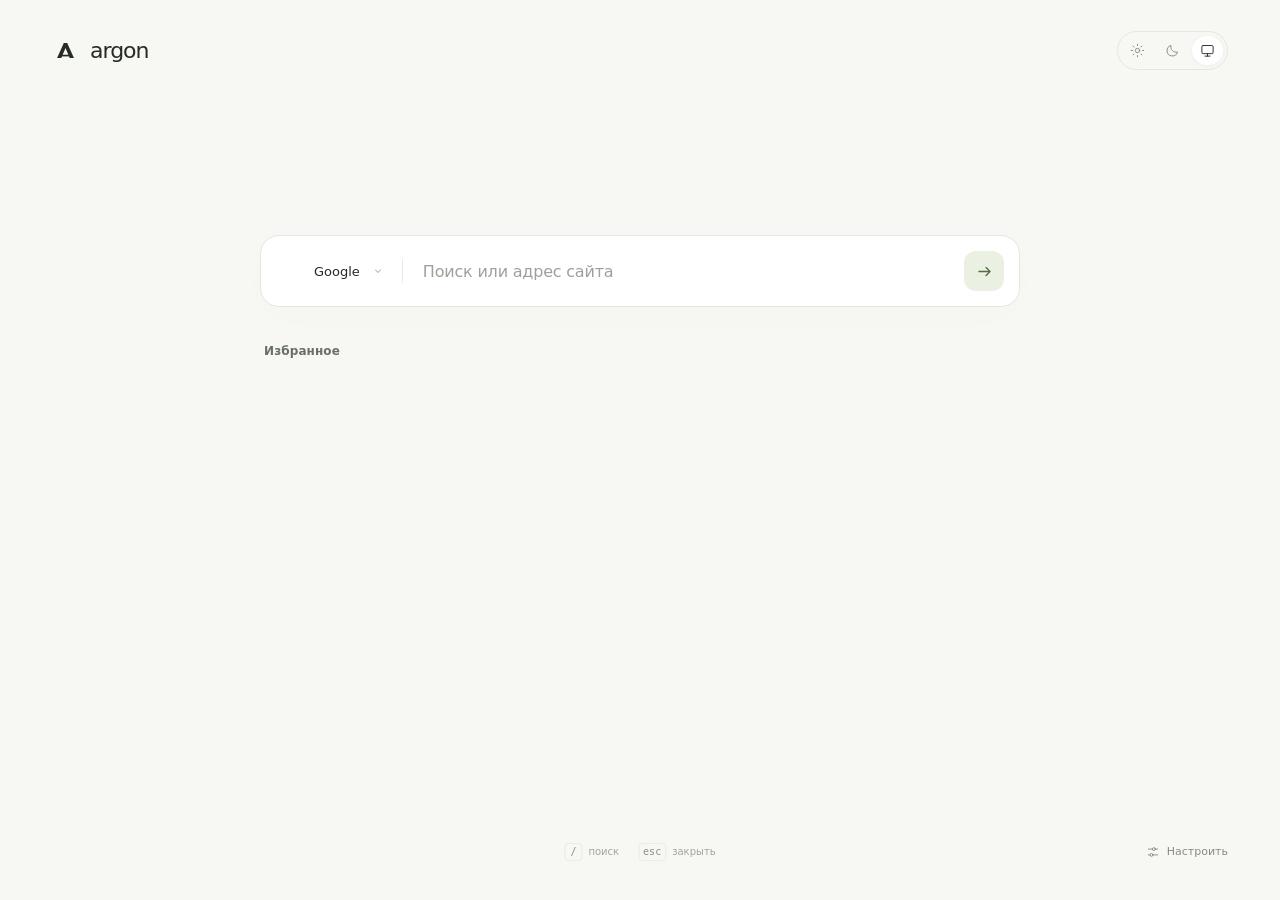
==== chromium_overlay/chrome/browser/resources/argon_home/index.html @ 454726a2 "Обновить редактирование ярлыков и размеры домашней страницы Включать редактирование через настройки;" ====
<!doctype html>
<html lang="ru" data-theme="light">
<head>
  <meta charset="utf-8">
  <meta name="viewport" content="width=device-width, initial-scale=1">
  <meta name="color-scheme" content="light dark">
  <meta name="theme-color" content="#f7f7f4">
  <meta name="description" content="Ваша домашняя страница Argon. Поиск, любимые сайты и ничего лишнего.">
  <title>Argon — новая вкладка</title>
  <link rel="icon" href="data:image/svg+xml,%3Csvg xmlns='http://www.w3.org/2000/svg' viewBox='0 0 64 64'%3E%3Crect width='64' height='64' rx='20' fill='%23282f2a'/%3E%3Cpath d='M18 44 30 18h5l12 26h-7l-8-18-8 18Z' fill='%23c7d5bd'/%3E%3C/svg%3E">
  <link rel="stylesheet" href="app.css">
</head>
<body>
  <svg class="sprite" xmlns="http://www.w3.org/2000/svg" aria-hidden="true"><defs>
    <symbol id="i-brand" viewBox="0 0 32 32"><path d="M6 25 14 7h4l8 18h-5l-5-12-5 12Z" fill="currentColor"/><path d="M10 22h12" stroke="currentColor" stroke-width="2"/></symbol>
    <symbol id="i-sun" viewBox="0 0 24 24"><g fill="none" stroke="currentColor" stroke-width="1.5" stroke-linecap="round"><circle cx="12" cy="12" r="3.5"/><path d="M12 2v2m0 16v2M2 12h2m16 0h2M5 5l1.4 1.4m11.2 11.2L19 19M5 19l1.4-1.4M17.6 6.4 19 5"/></g></symbol>
    <symbol id="i-moon" viewBox="0 0 24 24"><path d="M20 14.4A8.5 8.5 0 0 1 9.6 4a8.5 8.5 0 1 0 10.4 10.4Z" fill="none" stroke="currentColor" stroke-width="1.5" stroke-linejoin="round"/></symbol>
    <symbol id="i-monitor" viewBox="0 0 24 24"><g fill="none" stroke="currentColor" stroke-width="1.5" stroke-linecap="round" stroke-linejoin="round"><rect x="3" y="4" width="18" height="13" rx="2"/><path d="M8 21h8m-4-4v4"/></g></symbol>
    <symbol id="i-chevron" viewBox="0 0 24 24"><path d="m7 10 5 5 5-5" fill="none" stroke="currentColor" stroke-width="1.7" stroke-linecap="round" stroke-linejoin="round"/></symbol>
    <symbol id="i-arrow" viewBox="0 0 24 24"><path d="M5 12h14m-5-5 5 5-5 5" fill="none" stroke="currentColor" stroke-width="1.6" stroke-linecap="round" stroke-linejoin="round"/></symbol>
    <symbol id="i-return" viewBox="0 0 24 24"><path d="M20 5v8a3 3 0 0 1-3 3H4m4-4-4 4 4 4" fill="none" stroke="currentColor" stroke-width="1.5" stroke-linecap="round" stroke-linejoin="round"/></symbol>
    <symbol id="i-plus" viewBox="0 0 24 24"><path d="M12 5v14M5 12h14" fill="none" stroke="currentColor" stroke-width="1.5" stroke-linecap="round"/></symbol>
    <symbol id="i-close" viewBox="0 0 24 24"><path d="m6 6 12 12M6 18 18 6" fill="none" stroke="currentColor" stroke-width="1.5" stroke-linecap="round"/></symbol>
    <symbol id="i-check" viewBox="0 0 24 24"><path d="m5 12 4 4L19 6" fill="none" stroke="currentColor" stroke-width="1.8" stroke-linecap="round" stroke-linejoin="round"/></symbol>
    <symbol id="i-pencil" viewBox="0 0 24 24"><path d="m15 4 5 5M4 20l5-1L20 8a2.1 2.1 0 0 0-5-4L4 15Z" fill="none" stroke="currentColor" stroke-width="1.6" stroke-linejoin="round"/></symbol>
    <symbol id="i-settings" viewBox="0 0 24 24"><g fill="none" stroke="currentColor" stroke-width="1.5" stroke-linecap="round"><path d="M4 7h7m5 0h4M4 17h3m5 0h8"/><circle cx="13.5" cy="7" r="2.5"/><circle cx="9.5" cy="17" r="2.5"/></g></symbol>
    <symbol id="i-folder" viewBox="0 0 24 24"><path d="M3 7a2 2 0 0 1 2-2h4l2 2h8a2 2 0 0 1 2 2v10H3Z" fill="none" stroke="currentColor" stroke-width="1.5" stroke-linejoin="round"/></symbol>
    <symbol id="i-globe" viewBox="0 0 24 24"><g fill="none" stroke="currentColor" stroke-width="1.4"><circle cx="12" cy="12" r="8.5"/><ellipse cx="12" cy="12" rx="3.7" ry="8.5"/><path d="M4 9h16M4 15h16"/></g></symbol>
    <symbol id="i-upload" viewBox="0 0 24 24"><g fill="none" stroke="currentColor" stroke-width="1.5" stroke-linecap="round" stroke-linejoin="round"><path d="M12 16V3m-4 4 4-4 4 4M4 15v5h16v-5"/></g></symbol>
    <symbol id="i-download" viewBox="0 0 24 24"><g fill="none" stroke="currentColor" stroke-width="1.5" stroke-linecap="round" stroke-linejoin="round"><path d="M12 3v13m-4-4 4 4 4-4M4 16v5h16v-5"/></g></symbol>
    <symbol id="i-image" viewBox="0 0 24 24"><g fill="none" stroke="currentColor" stroke-width="1.5" stroke-linecap="round" stroke-linejoin="round"><rect x="3" y="3" width="18" height="18" rx="3"/><circle cx="8" cy="8" r="1.5"/><path d="m3 17 5-5 5 5 3-3 5 5"/></g></symbol>
    <symbol id="i-google" viewBox="0 0 24 24"><path fill="#4285F4" d="M21.6 12.23c0-.71-.06-1.39-.18-2.05H12v3.88h5.38a4.61 4.61 0 0 1-2 3.03v2.52h3.24c1.89-1.74 2.98-4.3 2.98-7.38Z"/><path fill="#34A853" d="M12 22c2.7 0 4.96-.9 6.62-2.39l-3.24-2.52c-.9.6-2.04.96-3.38.96-2.6 0-4.81-1.76-5.6-4.12H3.06v2.6A10 10 0 0 0 12 22Z"/><path fill="#FBBC05" d="M6.4 13.93A6 6 0 0 1 6.09 12c0-.67.11-1.32.31-1.93v-2.6H3.06A10 10 0 0 0 2 12c0 1.61.39 3.14 1.06 4.53l3.34-2.6Z"/><path fill="#EA4335" d="M12 5.95c1.47 0 2.79.51 3.82 1.5l2.86-2.86A9.6 9.6 0 0 0 12 2a10 10 0 0 0-8.94 5.47l3.34 2.6c.79-2.36 3-4.12 5.6-4.12Z"/></symbol>
    <symbol id="i-yandex" viewBox="0 0 24 24"><circle cx="12" cy="12" r="11" fill="#f24c41"/><path d="M14.2 18V6h-2.1C9.8 6 8.5 7.2 8.5 9.1c0 1.5.6 2.5 2 3.5L8 18h2.4l2.7-5.7-1.2-.8c-1-.7-1.4-1.4-1.4-2.4 0-1 .6-1.5 1.7-1.5h.2V18Z" fill="#fff"/></symbol>
    <symbol id="i-duck" viewBox="0 0 24 24"><circle cx="12" cy="12" r="11" fill="#e77d52"/><path d="M9 18c1-3 1-4 .1-6C7.2 7.4 10 5 13 5c2.8 0 4.4 2.2 3.8 4.5-.5 2-2.3 3.9-2 6.6l.8 2.6Z" fill="#fff"/><path d="m11.9 11.1 7-.6c.5.1.7.7.1 1.2l-5.9 2Z" fill="#f4bb3e"/><circle cx="13" cy="8.5" r=".7" fill="#333"/><path d="m8 17.5 3 1.1 4.5-1 .2 2.4-4.2-.4-3.5.6Z" fill="#79a44d"/></symbol>
    <symbol id="i-youtube" viewBox="0 0 24 24"><rect x="1" y="4" width="22" height="16" rx="5" fill="#ed4d45"/><path d="m10 8 6 4-6 4Z" fill="#fff"/></symbol>
    <symbol id="i-github" viewBox="0 0 24 24"><path fill="currentColor" d="M12 1.5a10.7 10.7 0 0 0-3.4 20.8c.5.1.7-.2.7-.5v-2c-2.9.6-3.5-1.2-3.5-1.2-.5-1.2-1.2-1.5-1.2-1.5-1-.7.1-.7.1-.7 1.1.1 1.7 1.1 1.7 1.1 1 1.7 2.4 1.2 3 .9.1-.7.4-1.2.7-1.5-2.4-.3-4.9-1.2-4.9-5.3 0-1.2.4-2.2 1.1-2.9-.1-.3-.5-1.4.1-2.9 0 0 .9-.3 3 1.1a10.7 10.7 0 0 1 5.5 0c2.1-1.4 3-1.1 3-1.1.6 1.5.2 2.6.1 2.9.7.7 1.1 1.7 1.1 2.9 0 4.1-2.5 5-4.9 5.3.4.3.7 1 .7 2v2.9c0 .3.2.6.7.5A10.7 10.7 0 0 0 12 1.5Z"/></symbol>
    <symbol id="i-mail" viewBox="0 0 24 24"><rect x="2" y="4" width="20" height="16" rx="4" fill="#7394bd"/><path d="m4 7 8 6 8-6" fill="none" stroke="#fff" stroke-width="1.6" stroke-linecap="round" stroke-linejoin="round"/></symbol>
    <symbol id="i-music" viewBox="0 0 24 24"><g fill="none" stroke="#a28ab2" stroke-width="1.8" stroke-linecap="round" stroke-linejoin="round"><path d="M9 17V6l11-2v11M9 10l11-2"/><ellipse cx="6" cy="18" rx="3" ry="2.5"/><ellipse cx="17" cy="16" rx="3" ry="2.5"/></g></symbol>
    <symbol id="i-figma" viewBox="0 0 24 24"><rect x="4" y="1" width="8" height="8" rx="4" fill="#f56f5e"/><rect x="12" y="1" width="8" height="8" rx="4" fill="#fa9d8e"/><rect x="4" y="9" width="8" height="8" rx="4" fill="#aa8bd9"/><circle cx="16" cy="13" r="4" fill="#69b4d5"/><path d="M4 21a4 4 0 0 0 8 0v-4H8a4 4 0 0 0-4 4" fill="#79b5a4"/></symbol>
    <symbol id="i-notion" viewBox="0 0 24 24"><rect x="3" y="2" width="18" height="20" rx="2" fill="var(--surface)" stroke="currentColor" stroke-width="1.3"/><path d="M7 18V6h2l6 9V6h2v12h-2L9 9v9Z" fill="currentColor"/></symbol>
    <symbol id="i-book" viewBox="0 0 24 24"><path d="M4 5c3-1 5 0 8 2 3-2 5-3 8-2v14c-3-1-5 0-8 2-3-2-5-3-8-2Z" fill="none" stroke="#ad9868" stroke-width="1.5" stroke-linejoin="round"/><path d="M12 7v14" stroke="#ad9868" stroke-width="1.5"/></symbol>
    <symbol id="i-wiki" viewBox="0 0 24 24"><path d="m2 6 5 13 5-11 5 11 5-13M1 6h6m10 0h6M8 6h7" fill="none" stroke="currentColor" stroke-width="1.5"/></symbol>
  </defs></svg>
  <header class="header">
    <div class="brand" aria-label="Argon — новая вкладка"><svg class="brand-icon" aria-hidden="true"><use href="#i-brand"/></svg><span class="brand-word">argon</span></div>
    <div class="appearance" role="group" aria-label="Оформление страницы">
      <button type="button" data-theme-choice="light" title="Светлая тема" aria-label="Светлая тема" aria-pressed="false"><svg aria-hidden="true"><use href="#i-sun"/></svg></button>
      <button type="button" data-theme-choice="dark" title="Тёмная тема" aria-label="Тёмная тема" aria-pressed="false"><svg aria-hidden="true"><use href="#i-moon"/></svg></button>
      <button type="button" data-theme-choice="system" title="Как в системе" aria-label="Тема системы" aria-pressed="true"><svg aria-hidden="true"><use href="#i-monitor"/></svg></button>
    </div>
  </header>
  <main class="workspace">
    <div class="search-wrap">
      <form id="search-form" class="search" role="search">
        <button type="button" id="engine-trigger" class="engine-trigger" aria-label="Выбрать поисковую систему" aria-expanded="false" aria-controls="engine-menu"><span id="selected-engine-icon" class="engine-icon"></span><span id="selected-engine-name" class="engine-name">Google</span><svg class="chevron" aria-hidden="true"><use href="#i-chevron"/></svg></button>
        <span class="divider" aria-hidden="true"></span>
        <input id="search-input" class="search-input" type="search" name="q" placeholder="Поиск или адрес сайта" aria-label="Поиск или адрес сайта" autocomplete="off" spellcheck="false">
        <button class="search-submit" type="submit" title="Искать" aria-label="Искать"><svg aria-hidden="true"><use href="#i-arrow"/></svg></button>
      </form>
      <div id="engine-menu" class="popover" hidden></div>
    </div>
    <section class="favorites" aria-labelledby="favorites-heading">
      <div class="section-row"><h1 id="favorites-heading" class="section-label">Избранное</h1><button id="edit-done" class="btn btn-secondary" type="button" hidden>Готово</button></div>
      <p id="editing-hint" class="editing-hint" hidden>Нажмите на ярлык, чтобы изменить, переместить или удалить его.</p>
      <div id="move-toolbar" class="move-toolbar" hidden><div><strong id="move-title"></strong><p id="move-hint">Нажмите новое место или перетащите ярлык. На папку — перенести внутрь.</p></div><button id="move-cancel" class="btn btn-secondary" type="button">Отмена</button></div>
      <div id="shortcut-grid" class="shortcut-grid"></div>
    </section>
  </main>
  <footer class="footer"><div class="keyboard-hints" aria-hidden="true"><span><kbd>/</kbd> поиск</span><span><kbd>esc</kbd> закрыть</span></div><button class="settings-button" id="settings-button"><svg aria-hidden="true"><use href="#i-settings"/></svg>Настроить</button></footer>
  <div id="modal-root"></div><div id="toast" class="toast" role="status" hidden></div>
  <script type="module" src="app.js"></script>
</body>
</html>
---- chromium_overlay/chrome/browser/resources/argon_home/app.css ----
:root{font-family:system-ui,-apple-system,BlinkMacSystemFont,"Segoe UI",sans-serif;color-scheme:light;--bg:#f7f7f4;--surface:#fff;--surface-hover:#f1f2ed;--tile:#edeee8;--tile-hover:#e7e9e1;--text:#252b25;--muted:#858b80;--secondary:#686f63;--border:#e5e7df;--line:#e9ebe4;--accent:#788d63;--accent-soft:#eaf0e2;--accent-text:#566b41;--shadow:0 12px 48px #25301d0b;--overlay:#1a241c35;--danger:#b6514b;--focus:#8f9f78}
    :root[data-theme=dark]{color-scheme:dark;--bg:#141715;--surface:#1c201d;--surface-hover:#262b26;--tile:#232924;--tile-hover:#2c342c;--text:#e2e6dd;--muted:#737d72;--secondary:#9ba596;--border:#303730;--line:#282e28;--accent:#b3c69b;--accent-soft:#2a3527;--accent-text:#c0d1aa;--shadow:0 12px 48px #0002;--overlay:#080b0880;--danger:#e49187;--focus:#9bb681}
    *{box-sizing:border-box}body{margin:0;min-width:300px;background:var(--bg);color:var(--text);transition:background .25s,color .25s;min-height:100svh;display:flex;flex-direction:column}button,input,select{font:inherit}button,a,input,select{-webkit-tap-highlight-color:transparent}button{color:inherit;cursor:pointer}button{border:0;background:none}button:disabled{opacity:.5;cursor:wait}button:focus-visible,a:focus-visible,input:focus-visible,select:focus-visible{outline:2px solid var(--focus);outline-offset:4px}svg{display:block;width:20px;height:20px;flex-shrink:0}a{color:inherit;text-decoration:none}button,input{border-radius:0}button{touch-action:manipulation}[hidden]{display:none!important}.sprite{position:absolute;width:0;height:0;overflow:hidden}.header{height:100px;padding:0 52px;display:flex;justify-content:space-between;align-items:center;flex-shrink:0}.brand{display:flex;align-items:center;gap:11px;user-select:none}.brand-icon{width:27px;height:27px;color:var(--text)}.brand-word{font-size:21px;letter-spacing:-1px;font-weight:620}.brand-separator{height:14px;width:1px;background:var(--border);margin:0 4px 0 9px}.brand-caption{font-size:11px;letter-spacing:.1px;color:var(--muted)}.appearance{display:flex;align-items:center;gap:4px;padding:4px;border:1px solid var(--border);border-radius:24px}.appearance button{width:31px;height:29px;display:grid;place-items:center;border-radius:50%;color:var(--muted);transition:background .15s,color .15s}.appearance svg{width:15px;height:15px}.appearance button:hover{color:var(--text)}.appearance button[aria-pressed=true]{background:var(--surface);box-shadow:0 1px 5px #0000000a;color:var(--text)}.workspace{width:min(760px,calc(100% - 56px));margin:clamp(90px,20.7vh,215px) auto 96px}.search-wrap{position:relative;z-index:3}.search{display:flex;align-items:center;gap:0;background:var(--surface);height:72px;border:1px solid var(--border);border-radius:19px;box-shadow:0 3px 6px #00000001,0 10px 40px #28352003;transition:border-color .15s,box-shadow .15s}.search:focus-within{border-color:var(--focus);box-shadow:0 0 0 3px color-mix(in srgb,var(--focus) 10%,transparent)}.engine-trigger{align-self:stretch;display:flex;align-items:center;gap:10px;flex-shrink:0;padding:0 18px 0 21px;border-radius:18px 0 0 18px}.engine-trigger:hover{background:var(--surface-hover)}.engine-icon{height:22px;width:22px;display:grid;place-items:center}.engine-icon svg,.engine-icon img{width:22px;height:22px}.engine-name{font-size:13px;font-weight:530;max-width:130px;overflow:hidden;text-overflow:ellipsis;white-space:nowrap}.chevron{width:12px;height:12px;color:var(--muted);margin-left:2px}.divider{width:1px;height:24px;background:var(--line);flex-shrink:0}.search-input{height:100%;min-width:0;width:100%;outline:none!important;border:0;background:transparent;color:var(--text);padding:0 20px;font-size:16px;letter-spacing:-.2px}.search-input::placeholder{color:var(--muted);opacity:.8}.search-submit{width:40px;height:40px;background:var(--accent-soft);color:var(--accent-text);display:grid;place-items:center;flex-shrink:0;margin-right:15px;border-radius:12px;transition:background .15s,transform .15s}.search-submit:hover{background:var(--tile-hover);transform:translateX(2px)}.search-submit svg{width:19px;height:19px}.search-hint{display:flex;justify-content:flex-end;align-items:center;gap:6px;font-size:10px;line-height:16px;color:var(--muted);margin:12px 3px 0;opacity:.75}.search-hint svg{width:11px;height:11px}.favorites{margin-top:37px}.section-row{display:flex;align-items:center;justify-content:space-between;margin-bottom:24px;padding:0 4px}.section-label{font-size:12px;letter-spacing:.1px;font-weight:550;margin:0;color:var(--secondary)}.text-button{display:flex;align-items:center;gap:6px;font-size:11px;color:var(--muted);padding:4px 0 4px 8px;border-radius:4px}.text-button:hover{color:var(--text)}.text-button svg{width:12px;height:12px}.shortcut-grid{display:grid;grid-template-columns:repeat(8,minmax(0,1fr));gap:18px 12px}.shortcut{min-width:0;display:flex;flex-direction:column;align-items:center;gap:12px;position:relative;border-radius:14px;padding:0 0 8px;outline-offset:5px!important}.shortcut-icon{width:60px;height:60px;border-radius:19px;background:var(--tile);display:grid;place-items:center;transition:background .18s,transform .18s,box-shadow .18s;position:relative}.shortcut:hover .shortcut-icon{background:var(--tile-hover);transform:translateY(-3px);box-shadow:0 6px 15px #00000004}.shortcut-icon>svg,.shortcut-icon>img{height:26px;width:26px;object-fit:contain}.shortcut-label{font-size:11px;font-weight:450;line-height:16px;max-width:100%;overflow:hidden;white-space:nowrap;text-overflow:ellipsis;color:var(--secondary)}.shortcut-add .shortcut-icon{background:transparent;border:1px dashed color-mix(in srgb,var(--muted) 42%,transparent);color:var(--muted)}.shortcut-add .shortcut-icon svg{width:21px;height:21px}.shortcut-add .shortcut-label{color:var(--muted)}.folder-stack{width:36px;height:36px;display:grid;grid-template-columns:1fr 1fr;gap:4px;background:var(--bg);padding:4px;border-radius:9px}.folder-stack>span{background:var(--surface);display:grid;place-items:center;border-radius:3px;min-width:0}.folder-stack svg,.folder-stack img{width:10px;height:10px;object-fit:contain}.folder-stack .blank{background:color-mix(in srgb,var(--muted) 12%,transparent)}.edit-badge{position:absolute;right:-4px;top:-4px;width:20px;height:20px;display:grid;place-items:center;background:var(--surface);border:1px solid var(--border);border-radius:50%;box-shadow:0 1px 3px #0001;color:var(--secondary)}.edit-badge svg{width:10px;height:10px}.footer{margin-top:auto;min-height:83px;padding:16px 52px 30px;display:flex;justify-content:space-between;align-items:center;color:var(--muted);font-size:10px}.keyboard-hints{display:flex;align-items:center;gap:19px;position:absolute;left:50%;transform:translateX(-50%);opacity:.75}.keyboard-hints span{display:flex;align-items:center;gap:6px}kbd{font:10px inherit;min-width:18px;height:18px;display:inline-grid;place-items:center;padding:0 4px;border:1px solid var(--border);border-radius:4px;color:var(--secondary)}.settings-button{margin-left:auto;display:flex;align-items:center;gap:7px;color:var(--muted);font-size:11px;padding:8px 0 8px 8px;border-radius:5px}.settings-button:hover{color:var(--text)}.settings-button svg{height:14px;width:14px}.popover{position:absolute;top:84px;left:0;width:292px;padding:9px;border:1px solid var(--border);border-radius:17px;background:var(--surface);box-shadow:var(--shadow);animation:appear .15s ease}.popover-title{font-size:9px;letter-spacing:1.1px;text-transform:uppercase;color:var(--muted);padding:12px 12px 10px}.engine-option{display:flex;width:100%;align-items:center;gap:12px;padding:12px;border-radius:10px;text-align:left;font-size:13px;min-height:46px}.engine-option:hover{background:var(--surface-hover)}.engine-option.active{background:var(--accent-soft)}.engine-option .engine-icon{height:20px;width:20px}.engine-option .engine-icon>*{height:20px;width:20px}.engine-option .check{width:15px;height:15px;margin-left:auto;color:var(--accent-text)}.noai-badge{font-size:8px;letter-spacing:.6px;font-weight:600;background:var(--tile);color:var(--secondary);border:1px solid var(--border);padding:3px 5px;border-radius:4px;margin-left:auto}.engine-option.active .noai-badge{margin-left:0}.popover-divider{height:1px;background:var(--line);margin:8px 3px}.engine-add{color:var(--secondary)}.engine-add>svg{width:17px;height:17px;margin:0 2px}.overlay{position:fixed;inset:0;z-index:10;background:var(--overlay);backdrop-filter:blur(8px);display:grid;place-items:center;padding:24px;animation:appear .15s ease}.dialog{width:min(100%,430px);max-height:calc(100svh - 48px);overflow:auto;background:var(--surface);border:1px solid var(--border);border-radius:23px;padding:29px;box-shadow:0 24px 100px #0002;animation:dialogIn .2s ease}.dialog-header{display:flex;align-items:flex-start;justify-content:space-between;margin-bottom:24px;gap:15px}.dialog h2{font-size:20px;line-height:28px;font-weight:560;letter-spacing:-.6px;margin:0}.dialog-subtitle{color:var(--muted);font-size:12px;line-height:19px;margin:6px 0 0}.icon-button{width:28px;height:28px;border-radius:8px;display:grid;place-items:center;color:var(--muted);flex-shrink:0}.icon-button:hover{background:var(--surface-hover);color:var(--text)}.icon-button svg{width:17px;height:17px}.tabs{display:flex;background:var(--bg);padding:4px;border-radius:11px;margin-bottom:23px;gap:4px}.tabs button{flex:1;padding:9px;border-radius:8px;color:var(--muted);font-size:12px;display:flex;align-items:center;justify-content:center;gap:7px}.tabs button svg{width:14px;height:14px}.tabs button.active{background:var(--surface);color:var(--text);box-shadow:0 1px 5px #00000008}.field{display:block;margin-bottom:18px}.field-label{display:block;font-size:11px;font-weight:550;margin-bottom:8px;color:var(--secondary)}.field input,.field select{height:43px;border-radius:10px;border:1px solid var(--border);background:var(--bg);padding:0 13px;width:100%;min-width:0;color:var(--text);font-size:13px;outline-offset:2px}.field input::placeholder{color:var(--muted)}.field-help{font-size:10px;line-height:17px;color:var(--muted);margin:6px 0 0}.icon-choices{display:flex;gap:8px;align-items:center}.icon-choice{font-size:11px;height:36px;padding:0 11px;display:flex;align-items:center;justify-content:center;gap:6px;border:1px solid var(--border);border-radius:9px;color:var(--secondary)}.icon-choice svg{height:14px;width:14px}.icon-choice.active{background:var(--accent-soft);border-color:color-mix(in srgb,var(--accent) 55%,var(--border));color:var(--accent-text)}.icon-preview{width:36px;height:36px;border-radius:10px;background:var(--tile);display:grid;place-items:center;margin-left:auto;flex-shrink:0}.icon-preview>img,.icon-preview>svg{width:21px;height:21px;object-fit:contain}.upload-zone{display:flex;align-items:center;justify-content:center;gap:8px;border:1px dashed var(--border);background:var(--bg);border-radius:10px;width:100%;padding:13px;color:var(--secondary);font-size:11px;margin-top:10px}.upload-zone:hover{border-color:var(--muted)}.upload-zone svg{height:15px;width:15px}.dialog-actions{display:flex;justify-content:flex-end;align-items:center;gap:9px;margin-top:25px}.btn{border-radius:10px;font-size:12px;font-weight:550;min-height:39px;padding:10px 17px;display:inline-flex;align-items:center;justify-content:center;gap:6px}.btn-secondary{background:var(--bg);border:1px solid var(--border);color:var(--secondary)}.btn-secondary:hover{background:var(--tile)}.btn-primary{background:var(--text);color:var(--surface)}.btn-primary:hover{opacity:.85}.btn-delete{margin-right:auto;padding-left:0;color:var(--danger);font-weight:450}.btn-delete:hover{opacity:.7}.error{color:var(--danger);font-size:11px;line-height:18px;margin:10px 0 0}.folder-dialog{width:min(100%,510px);padding:29px 29px 22px}.folder-dialog .shortcut-grid{grid-template-columns:repeat(4,minmax(0,1fr));gap:24px 12px;padding:4px 0 6px}.folder-dialog .shortcut-icon{width:58px;height:58px}.folder-bottom{margin-top:24px;padding-top:16px;border-top:1px solid var(--line);display:flex;justify-content:space-between;align-items:center;color:var(--muted);font-size:10px}.folder-bottom button{color:var(--secondary);display:flex;align-items:center;gap:6px;font-size:11px}.folder-bottom svg{width:14px;height:14px}.setting-label{font-size:11px;font-weight:550;color:var(--secondary);display:block;margin:24px 0 12px}.theme-options{display:grid;grid-template-columns:repeat(3,minmax(0,1fr));gap:8px}.theme-card{border:1px solid var(--border);border-radius:11px;padding:12px 8px;display:flex;flex-direction:column;align-items:center;gap:9px;color:var(--secondary);font-size:10px}.theme-card svg{width:19px;height:19px}.theme-card[aria-pressed=true]{border-color:var(--accent);background:var(--accent-soft);color:var(--accent-text)}.setting-row{display:flex;justify-content:space-between;gap:15px;align-items:center;padding:18px 0;border-bottom:1px solid var(--line);font-size:12px}.setting-row small{display:block;color:var(--muted);font-size:10px;margin-top:5px;line-height:16px}.toggle{width:33px;height:20px;padding:3px;border-radius:15px;background:var(--border);flex-shrink:0}.toggle::before{content:"";display:block;width:14px;height:14px;border-radius:50%;background:var(--surface);transition:transform .16s}.toggle[aria-checked=true]{background:var(--accent)}.toggle[aria-checked=true]::before{transform:translateX(13px)}.toast{position:fixed;bottom:33px;left:50%;transform:translateX(-50%);background:var(--text);color:var(--surface);padding:12px 18px;border-radius:12px;box-shadow:var(--shadow);font-size:12px;z-index:30;max-width:calc(100% - 40px);text-align:center;animation:appear .2s}.hidden-labels .shortcut-label{display:none}@keyframes appear{from{opacity:0}to{opacity:1}}@keyframes dialogIn{from{opacity:0;transform:translateY(7px) scale(.98)}to{opacity:1;transform:translateY(0) scale(1)}}@media(min-width:1600px){.workspace{width:800px}.shortcut-grid{gap:18px}.shortcut-icon{width:64px;height:64px}}@media(max-width:800px){.header{height:85px;padding:0 28px}.workspace{width:min(610px,calc(100% - 48px));margin-top:clamp(70px,18vh,160px)}.shortcut-grid{grid-template-columns:repeat(4,minmax(0,1fr));gap:29px 14px}.section-row{margin-bottom:25px}.footer{padding:16px 28px 25px}.keyboard-hints{display:none}.favorites{margin-top:32px}}@media(max-width:480px){.header{height:80px;padding:0 22px}.brand-caption,.brand-separator{display:none}.workspace{width:calc(100% - 40px);margin-top:clamp(80px,16vh,135px);margin-bottom:65px}.engine-name{display:none}.engine-trigger{padding:0 13px 0 16px;gap:8px}.search{height:64px;border-radius:17px}.search-input{padding:0 13px;font-size:14px}.search-submit{margin-right:11px;width:34px;height:34px;border-radius:10px}.search-hint{margin-top:10px}.favorites{margin-top:31px}.shortcut-grid{column-gap:8px;row-gap:23px}.shortcut-icon{width:57px;height:57px;border-radius:18px}.shortcut-label{font-size:10px}.footer{padding:16px 22px 24px}.dialog{padding:23px}.overlay{padding:16px}.folder-dialog .shortcut-grid{gap:24px 4px}.folder-dialog .shortcut-icon{width:52px;height:52px}.popover{width:280px;top:76px}.dialog h2{font-size:19px}}@media(prefers-reduced-motion:reduce){*,*::before,*::after{animation:none!important;transition:none!important}}
    .backup-section{margin-top:24px}.backup-section .setting-label{margin-bottom:7px}.backup-description{font-size:11px;line-height:18px;color:var(--muted);margin:0 0 13px}.backup-actions{display:flex;gap:8px}.backup-actions .btn{flex:1;padding:10px 8px;font-size:11px}.backup-actions svg{width:15px;height:15px}.backup-summary{background:var(--bg);border:1px solid var(--border);border-radius:12px;padding:4px 15px}.backup-summary>div{display:flex;justify-content:space-between;align-items:baseline;gap:16px;padding:11px 0;border-bottom:1px solid var(--line);font-size:11px;line-height:17px}.backup-summary>div:last-child{border:0}.backup-summary span{color:var(--muted);flex-shrink:0}.backup-summary strong{font-weight:500;text-align:right;overflow-wrap:anywhere}.restore-note{font-size:12px;line-height:20px;color:var(--secondary);margin:18px 0 0}.shortcut-holder{position:relative;min-width:0;border-radius:14px;align-self:start}.shortcut-holder>.shortcut{width:100%}.drag-source{opacity:.4}.drop-target{background:var(--accent-soft);box-shadow:inset 0 0 0 1px var(--accent)}.empty-favorites{grid-column:1/-1;min-height:160px;display:flex;flex-direction:column;align-items:center;justify-content:center;gap:13px;color:var(--muted);font-size:13px}.empty-favorites small{font-size:11px;margin-top:-8px}.empty-favorites-icon{width:52px;height:52px;border:1px solid var(--border);border-radius:17px;display:grid;place-items:center}.empty-favorites-icon svg{width:23px;height:23px}.folder-empty{grid-column:1/-1;text-align:center;color:var(--muted);font-size:13px;padding:20px 0}.setting-row select{color:var(--text);background:var(--bg);border:1px solid var(--border);border-radius:9px;font:inherit;font-size:12px;min-height:40px;max-width:150px;padding:7px 10px}.toast button{color:inherit;text-decoration:underline;text-underline-offset:3px;margin-left:10px;padding:3px}.header .brand-word{font-size:22px}.dialog-header h2{margin-right:auto}.dialog-actions .btn-delete{min-height:44px}.shortcut-label{font-size:12px}.workspace{margin-top:clamp(80px,15vh,150px)}.search-input:focus-visible{outline:2px solid var(--accent);outline-offset:-3px;border-radius:8px}
@media(max-width:800px){.section-row{gap:12px}}
@media(max-width:480px){.workspace{margin-top:70px}.section-label{font-size:11px;letter-spacing:1.2px}.field input,.field select{font-size:16px;min-height:44px}.shortcut-label{font-size:11px}.icon-button{width:36px;height:36px}.btn{min-height:44px}.dialog-actions{gap:7px}.folder-dialog .shortcut-grid{grid-template-columns:repeat(3,minmax(0,1fr))}.settings-button{min-height:44px}.appearance button{min-width:36px;min-height:36px}.section-row{gap:8px}}
@media(max-width:360px){.shortcut-icon{width:51px;height:51px}.section-row{gap:5px}}

.header .brand-word{font-weight:500}@media(max-width:480px){.search-input{font-size:16px}}

/* The real grids and settings sample use exactly the same size and spacing. */
:root{--shortcut-icon-size:60px;--shortcut-glyph-size:30px;--shortcut-radius:20px;--shortcut-cell:96px;--shortcut-row-gap:22px;--shortcut-column-gap:14px}
:root[data-density=compact]{--shortcut-icon-size:48px;--shortcut-glyph-size:24px;--shortcut-radius:16px;--shortcut-cell:76px;--shortcut-row-gap:16px;--shortcut-column-gap:9px}
:is(.favorites,.folder-dialog) .shortcut-grid,.shortcut-grid.size-preview{grid-template-columns:repeat(auto-fill,minmax(min(var(--shortcut-cell),100%),1fr));gap:var(--shortcut-row-gap) var(--shortcut-column-gap)}
.shortcut-grid .shortcut-icon{width:var(--shortcut-icon-size);height:var(--shortcut-icon-size);border-radius:var(--shortcut-radius)}
.shortcut-grid .shortcut-icon>svg,.shortcut-grid .shortcut-icon>img{width:var(--shortcut-glyph-size);height:var(--shortcut-glyph-size)}
.shortcut-grid .folder-stack{width:calc(var(--shortcut-icon-size)*.6);height:calc(var(--shortcut-icon-size)*.6)}
.shortcut-grid .folder-stack svg,.shortcut-grid .folder-stack img{width:calc(var(--shortcut-glyph-size)/3);height:calc(var(--shortcut-glyph-size)/3)}
.edit-shortcuts{width:100%;text-align:left}.edit-shortcuts:hover{color:var(--accent-text)}.edit-shortcuts strong{font-weight:550}.edit-shortcuts>svg{flex-shrink:0;width:18px;height:18px}
.size-preview{padding:20px 0 6px}.size-preview .shortcut{gap:8px}.size-preview .shortcut-icon{border:0}.size-preview .shortcut-label{display:block;font-size:10px}.size-preview .shortcut:hover .shortcut-icon{transform:none;box-shadow:none}
.editing-hint{font-size:12px;color:var(--secondary);line-height:1.6;margin:0 4px 20px}
.move-toolbar{display:flex;align-items:center;justify-content:space-between;gap:12px;padding:14px;margin-bottom:20px;border:1px solid var(--border);border-radius:14px;background:var(--accent-soft)}
.move-toolbar strong{font-size:13px;font-weight:550}.move-toolbar p{font-size:11px;color:var(--secondary);line-height:1.6;margin:5px 0 0}.move-toolbar .btn{flex-shrink:0}
.editing .shortcut-holder .shortcut-icon{border:1px dashed color-mix(in srgb,var(--accent) 55%,transparent)}
.moving .shortcut{touch-action:none;cursor:grab}.moving .shortcut-icon{animation:shortcut-move .3s ease-in-out infinite alternate;background:var(--accent-soft);box-shadow:0 0 0 2px var(--accent)}
.shortcut-actions .danger{color:var(--danger)}
@keyframes shortcut-move{from{transform:rotate(-3deg)}to{transform:rotate(3deg)}}
@media(max-width:480px){:root{--shortcut-cell:83px;--shortcut-column-gap:10px;--shortcut-row-gap:20px}:root[data-density=compact]{--shortcut-cell:62px;--shortcut-column-gap:8px;--shortcut-row-gap:14px}.empty-favorites small{max-width:260px;text-align:center;line-height:1.7}.move-toolbar{align-items:flex-start}.section-row{min-height:44px}}
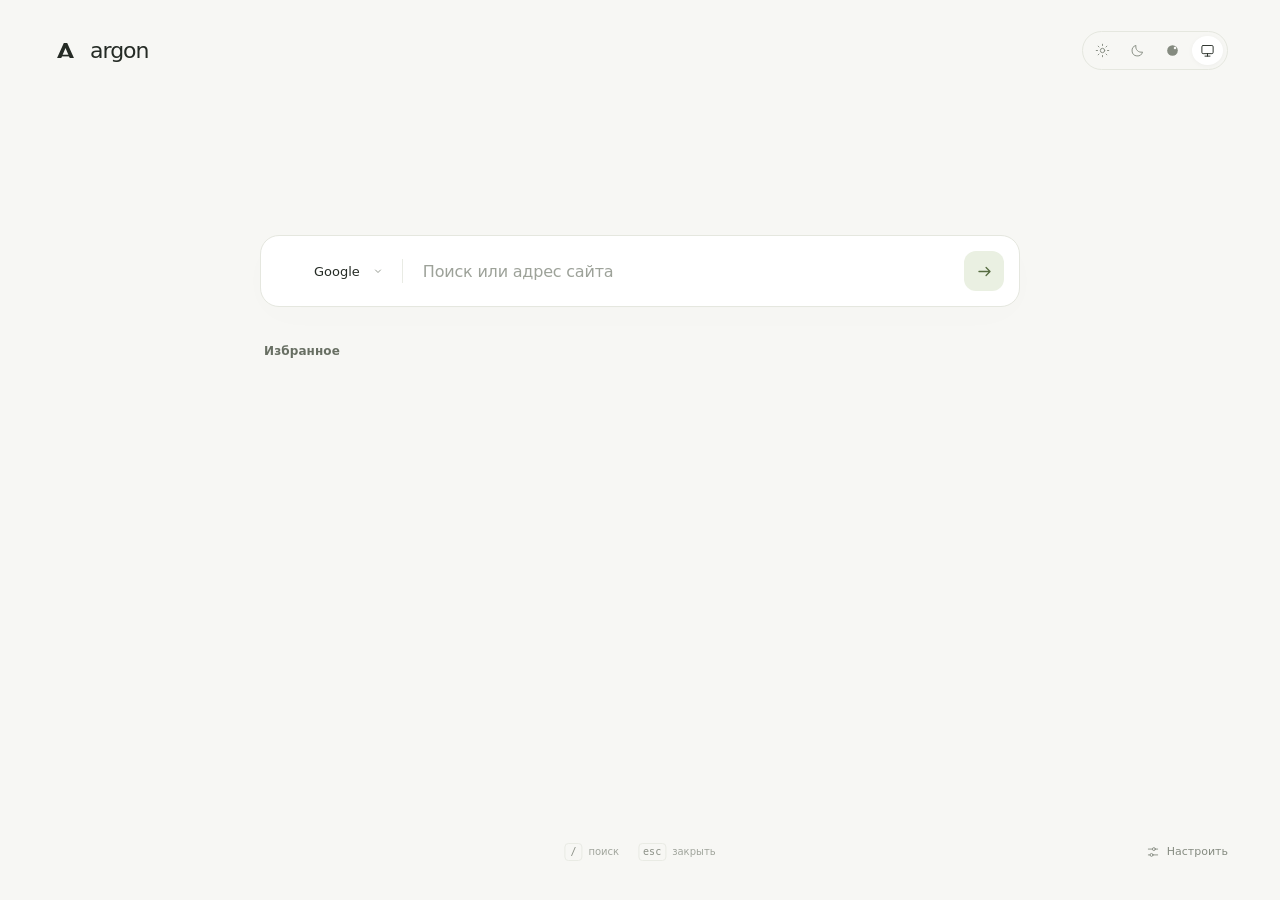
==== commit a09dacd2: "Port Bare dark and AMOLED themes with live Argon homepage integration" ====
--- a/chromium_overlay/chrome/browser/resources/argon_home/index.html
+++ b/chromium_overlay/chrome/browser/resources/argon_home/index.html
@@ -1,5 +1,5 @@
 <!doctype html>
-<html lang="ru" data-theme="light">
+<html lang="ru" data-theme="light" data-browser-theme="system">
 <head>
   <meta charset="utf-8">
   <meta name="viewport" content="width=device-width, initial-scale=1">
@@ -8,6 +8,7 @@
   <meta name="description" content="Ваша домашняя страница Argon. Поиск, любимые сайты и ничего лишнего.">
   <title>Argon — новая вкладка</title>
   <link rel="icon" href="data:image/svg+xml,%3Csvg xmlns='http://www.w3.org/2000/svg' viewBox='0 0 64 64'%3E%3Crect width='64' height='64' rx='20' fill='%23282f2a'/%3E%3Cpath d='M18 44 30 18h5l12 26h-7l-8-18-8 18Z' fill='%23c7d5bd'/%3E%3C/svg%3E">
+  <script src="theme.js"></script>
   <link rel="stylesheet" href="app.css">
 </head>
 <body>
@@ -15,6 +16,7 @@
     <symbol id="i-brand" viewBox="0 0 32 32"><path d="M6 25 14 7h4l8 18h-5l-5-12-5 12Z" fill="currentColor"/><path d="M10 22h12" stroke="currentColor" stroke-width="2"/></symbol>
     <symbol id="i-sun" viewBox="0 0 24 24"><g fill="none" stroke="currentColor" stroke-width="1.5" stroke-linecap="round"><circle cx="12" cy="12" r="3.5"/><path d="M12 2v2m0 16v2M2 12h2m16 0h2M5 5l1.4 1.4m11.2 11.2L19 19M5 19l1.4-1.4M17.6 6.4 19 5"/></g></symbol>
     <symbol id="i-moon" viewBox="0 0 24 24"><path d="M20 14.4A8.5 8.5 0 0 1 9.6 4a8.5 8.5 0 1 0 10.4 10.4Z" fill="none" stroke="currentColor" stroke-width="1.5" stroke-linejoin="round"/></symbol>
+    <symbol id="i-amoled" viewBox="0 0 24 24"><circle cx="12" cy="12" r="8.5" fill="currentColor"/><circle cx="16" cy="8" r="2" fill="var(--bg)"/></symbol>
     <symbol id="i-monitor" viewBox="0 0 24 24"><g fill="none" stroke="currentColor" stroke-width="1.5" stroke-linecap="round" stroke-linejoin="round"><rect x="3" y="4" width="18" height="13" rx="2"/><path d="M8 21h8m-4-4v4"/></g></symbol>
     <symbol id="i-chevron" viewBox="0 0 24 24"><path d="m7 10 5 5 5-5" fill="none" stroke="currentColor" stroke-width="1.7" stroke-linecap="round" stroke-linejoin="round"/></symbol>
     <symbol id="i-arrow" viewBox="0 0 24 24"><path d="M5 12h14m-5-5 5 5-5 5" fill="none" stroke="currentColor" stroke-width="1.6" stroke-linecap="round" stroke-linejoin="round"/></symbol>
@@ -46,7 +48,8 @@
     <div class="appearance" role="group" aria-label="Оформление страницы">
       <button type="button" data-theme-choice="light" title="Светлая тема" aria-label="Светлая тема" aria-pressed="false"><svg aria-hidden="true"><use href="#i-sun"/></svg></button>
       <button type="button" data-theme-choice="dark" title="Тёмная тема" aria-label="Тёмная тема" aria-pressed="false"><svg aria-hidden="true"><use href="#i-moon"/></svg></button>
-      <button type="button" data-theme-choice="system" title="Как в системе" aria-label="Тема системы" aria-pressed="true"><svg aria-hidden="true"><use href="#i-monitor"/></svg></button>
+      <button type="button" data-theme-choice="amoled" title="Тёмная AMOLED" aria-label="Тёмная AMOLED" aria-pressed="false"><svg aria-hidden="true"><use href="#i-amoled"/></svg></button>
+      <button type="button" data-theme-choice="system" title="Как в браузере" aria-label="Тема браузера" aria-pressed="true"><svg aria-hidden="true"><use href="#i-monitor"/></svg></button>
     </div>
   </header>
   <main class="workspace">
--- a/chromium_overlay/chrome/browser/resources/argon_home/app.css
+++ b/chromium_overlay/chrome/browser/resources/argon_home/app.css
@@ -1,5 +1,5 @@
-:root{font-family:system-ui,-apple-system,BlinkMacSystemFont,"Segoe UI",sans-serif;color-scheme:light;--bg:#f7f7f4;--surface:#fff;--surface-hover:#f1f2ed;--tile:#edeee8;--tile-hover:#e7e9e1;--text:#252b25;--muted:#858b80;--secondary:#686f63;--border:#e5e7df;--line:#e9ebe4;--accent:#788d63;--accent-soft:#eaf0e2;--accent-text:#566b41;--shadow:0 12px 48px #25301d0b;--overlay:#1a241c35;--danger:#b6514b;--focus:#8f9f78}
-    :root[data-theme=dark]{color-scheme:dark;--bg:#141715;--surface:#1c201d;--surface-hover:#262b26;--tile:#232924;--tile-hover:#2c342c;--text:#e2e6dd;--muted:#737d72;--secondary:#9ba596;--border:#303730;--line:#282e28;--accent:#b3c69b;--accent-soft:#2a3527;--accent-text:#c0d1aa;--shadow:0 12px 48px #0002;--overlay:#080b0880;--danger:#e49187;--focus:#9bb681}
+:root{font-family:system-ui,-apple-system,BlinkMacSystemFont,"Segoe UI",sans-serif;color-scheme:only light;--bg:#f7f7f4;--surface:#fff;--surface-hover:#f1f2ed;--tile:#edeee8;--tile-hover:#e7e9e1;--text:#252b25;--muted:#858b80;--secondary:#686f63;--border:#e5e7df;--line:#e9ebe4;--accent:#788d63;--accent-soft:#eaf0e2;--accent-text:#566b41;--shadow:0 12px 48px #25301d0b;--overlay:#1a241c35;--danger:#b6514b;--focus:#8f9f78}
+    :root[data-theme=dark],:root[data-theme=amoled]{color-scheme:only dark;--bg:#141715;--surface:#1c201d;--surface-hover:#262b26;--tile:#232924;--tile-hover:#2c342c;--text:#e2e6dd;--muted:#737d72;--secondary:#9ba596;--border:#303730;--line:#282e28;--accent:#b3c69b;--accent-soft:#2a3527;--accent-text:#c0d1aa;--shadow:0 12px 48px #0002;--overlay:#080b0880;--danger:#e49187;--focus:#9bb681}
     *{box-sizing:border-box}body{margin:0;min-width:300px;background:var(--bg);color:var(--text);transition:background .25s,color .25s;min-height:100svh;display:flex;flex-direction:column}button,input,select{font:inherit}button,a,input,select{-webkit-tap-highlight-color:transparent}button{color:inherit;cursor:pointer}button{border:0;background:none}button:disabled{opacity:.5;cursor:wait}button:focus-visible,a:focus-visible,input:focus-visible,select:focus-visible{outline:2px solid var(--focus);outline-offset:4px}svg{display:block;width:20px;height:20px;flex-shrink:0}a{color:inherit;text-decoration:none}button,input{border-radius:0}button{touch-action:manipulation}[hidden]{display:none!important}.sprite{position:absolute;width:0;height:0;overflow:hidden}.header{height:100px;padding:0 52px;display:flex;justify-content:space-between;align-items:center;flex-shrink:0}.brand{display:flex;align-items:center;gap:11px;user-select:none}.brand-icon{width:27px;height:27px;color:var(--text)}.brand-word{font-size:21px;letter-spacing:-1px;font-weight:620}.brand-separator{height:14px;width:1px;background:var(--border);margin:0 4px 0 9px}.brand-caption{font-size:11px;letter-spacing:.1px;color:var(--muted)}.appearance{display:flex;align-items:center;gap:4px;padding:4px;border:1px solid var(--border);border-radius:24px}.appearance button{width:31px;height:29px;display:grid;place-items:center;border-radius:50%;color:var(--muted);transition:background .15s,color .15s}.appearance svg{width:15px;height:15px}.appearance button:hover{color:var(--text)}.appearance button[aria-pressed=true]{background:var(--surface);box-shadow:0 1px 5px #0000000a;color:var(--text)}.workspace{width:min(760px,calc(100% - 56px));margin:clamp(90px,20.7vh,215px) auto 96px}.search-wrap{position:relative;z-index:3}.search{display:flex;align-items:center;gap:0;background:var(--surface);height:72px;border:1px solid var(--border);border-radius:19px;box-shadow:0 3px 6px #00000001,0 10px 40px #28352003;transition:border-color .15s,box-shadow .15s}.search:focus-within{border-color:var(--focus);box-shadow:0 0 0 3px color-mix(in srgb,var(--focus) 10%,transparent)}.engine-trigger{align-self:stretch;display:flex;align-items:center;gap:10px;flex-shrink:0;padding:0 18px 0 21px;border-radius:18px 0 0 18px}.engine-trigger:hover{background:var(--surface-hover)}.engine-icon{height:22px;width:22px;display:grid;place-items:center}.engine-icon svg,.engine-icon img{width:22px;height:22px}.engine-name{font-size:13px;font-weight:530;max-width:130px;overflow:hidden;text-overflow:ellipsis;white-space:nowrap}.chevron{width:12px;height:12px;color:var(--muted);margin-left:2px}.divider{width:1px;height:24px;background:var(--line);flex-shrink:0}.search-input{height:100%;min-width:0;width:100%;outline:none!important;border:0;background:transparent;color:var(--text);padding:0 20px;font-size:16px;letter-spacing:-.2px}.search-input::placeholder{color:var(--muted);opacity:.8}.search-submit{width:40px;height:40px;background:var(--accent-soft);color:var(--accent-text);display:grid;place-items:center;flex-shrink:0;margin-right:15px;border-radius:12px;transition:background .15s,transform .15s}.search-submit:hover{background:var(--tile-hover);transform:translateX(2px)}.search-submit svg{width:19px;height:19px}.search-hint{display:flex;justify-content:flex-end;align-items:center;gap:6px;font-size:10px;line-height:16px;color:var(--muted);margin:12px 3px 0;opacity:.75}.search-hint svg{width:11px;height:11px}.favorites{margin-top:37px}.section-row{display:flex;align-items:center;justify-content:space-between;margin-bottom:24px;padding:0 4px}.section-label{font-size:12px;letter-spacing:.1px;font-weight:550;margin:0;color:var(--secondary)}.text-button{display:flex;align-items:center;gap:6px;font-size:11px;color:var(--muted);padding:4px 0 4px 8px;border-radius:4px}.text-button:hover{color:var(--text)}.text-button svg{width:12px;height:12px}.shortcut-grid{display:grid;grid-template-columns:repeat(8,minmax(0,1fr));gap:18px 12px}.shortcut{min-width:0;display:flex;flex-direction:column;align-items:center;gap:12px;position:relative;border-radius:14px;padding:0 0 8px;outline-offset:5px!important}.shortcut-icon{width:60px;height:60px;border-radius:19px;background:var(--tile);display:grid;place-items:center;transition:background .18s,transform .18s,box-shadow .18s;position:relative}.shortcut:hover .shortcut-icon{background:var(--tile-hover);transform:translateY(-3px);box-shadow:0 6px 15px #00000004}.shortcut-icon>svg,.shortcut-icon>img{height:26px;width:26px;object-fit:contain}.shortcut-label{font-size:11px;font-weight:450;line-height:16px;max-width:100%;overflow:hidden;white-space:nowrap;text-overflow:ellipsis;color:var(--secondary)}.shortcut-add .shortcut-icon{background:transparent;border:1px dashed color-mix(in srgb,var(--muted) 42%,transparent);color:var(--muted)}.shortcut-add .shortcut-icon svg{width:21px;height:21px}.shortcut-add .shortcut-label{color:var(--muted)}.folder-stack{width:36px;height:36px;display:grid;grid-template-columns:1fr 1fr;gap:4px;background:var(--bg);padding:4px;border-radius:9px}.folder-stack>span{background:var(--surface);display:grid;place-items:center;border-radius:3px;min-width:0}.folder-stack svg,.folder-stack img{width:10px;height:10px;object-fit:contain}.folder-stack .blank{background:color-mix(in srgb,var(--muted) 12%,transparent)}.edit-badge{position:absolute;right:-4px;top:-4px;width:20px;height:20px;display:grid;place-items:center;background:var(--surface);border:1px solid var(--border);border-radius:50%;box-shadow:0 1px 3px #0001;color:var(--secondary)}.edit-badge svg{width:10px;height:10px}.footer{margin-top:auto;min-height:83px;padding:16px 52px 30px;display:flex;justify-content:space-between;align-items:center;color:var(--muted);font-size:10px}.keyboard-hints{display:flex;align-items:center;gap:19px;position:absolute;left:50%;transform:translateX(-50%);opacity:.75}.keyboard-hints span{display:flex;align-items:center;gap:6px}kbd{font:10px inherit;min-width:18px;height:18px;display:inline-grid;place-items:center;padding:0 4px;border:1px solid var(--border);border-radius:4px;color:var(--secondary)}.settings-button{margin-left:auto;display:flex;align-items:center;gap:7px;color:var(--muted);font-size:11px;padding:8px 0 8px 8px;border-radius:5px}.settings-button:hover{color:var(--text)}.settings-button svg{height:14px;width:14px}.popover{position:absolute;top:84px;left:0;width:292px;padding:9px;border:1px solid var(--border);border-radius:17px;background:var(--surface);box-shadow:var(--shadow);animation:appear .15s ease}.popover-title{font-size:9px;letter-spacing:1.1px;text-transform:uppercase;color:var(--muted);padding:12px 12px 10px}.engine-option{display:flex;width:100%;align-items:center;gap:12px;padding:12px;border-radius:10px;text-align:left;font-size:13px;min-height:46px}.engine-option:hover{background:var(--surface-hover)}.engine-option.active{background:var(--accent-soft)}.engine-option .engine-icon{height:20px;width:20px}.engine-option .engine-icon>*{height:20px;width:20px}.engine-option .check{width:15px;height:15px;margin-left:auto;color:var(--accent-text)}.noai-badge{font-size:8px;letter-spacing:.6px;font-weight:600;background:var(--tile);color:var(--secondary);border:1px solid var(--border);padding:3px 5px;border-radius:4px;margin-left:auto}.engine-option.active .noai-badge{margin-left:0}.popover-divider{height:1px;background:var(--line);margin:8px 3px}.engine-add{color:var(--secondary)}.engine-add>svg{width:17px;height:17px;margin:0 2px}.overlay{position:fixed;inset:0;z-index:10;background:var(--overlay);backdrop-filter:blur(8px);display:grid;place-items:center;padding:24px;animation:appear .15s ease}.dialog{width:min(100%,430px);max-height:calc(100svh - 48px);overflow:auto;background:var(--surface);border:1px solid var(--border);border-radius:23px;padding:29px;box-shadow:0 24px 100px #0002;animation:dialogIn .2s ease}.dialog-header{display:flex;align-items:flex-start;justify-content:space-between;margin-bottom:24px;gap:15px}.dialog h2{font-size:20px;line-height:28px;font-weight:560;letter-spacing:-.6px;margin:0}.dialog-subtitle{color:var(--muted);font-size:12px;line-height:19px;margin:6px 0 0}.icon-button{width:28px;height:28px;border-radius:8px;display:grid;place-items:center;color:var(--muted);flex-shrink:0}.icon-button:hover{background:var(--surface-hover);color:var(--text)}.icon-button svg{width:17px;height:17px}.tabs{display:flex;background:var(--bg);padding:4px;border-radius:11px;margin-bottom:23px;gap:4px}.tabs button{flex:1;padding:9px;border-radius:8px;color:var(--muted);font-size:12px;display:flex;align-items:center;justify-content:center;gap:7px}.tabs button svg{width:14px;height:14px}.tabs button.active{background:var(--surface);color:var(--text);box-shadow:0 1px 5px #00000008}.field{display:block;margin-bottom:18px}.field-label{display:block;font-size:11px;font-weight:550;margin-bottom:8px;color:var(--secondary)}.field input,.field select{height:43px;border-radius:10px;border:1px solid var(--border);background:var(--bg);padding:0 13px;width:100%;min-width:0;color:var(--text);font-size:13px;outline-offset:2px}.field input::placeholder{color:var(--muted)}.field-help{font-size:10px;line-height:17px;color:var(--muted);margin:6px 0 0}.icon-choices{display:flex;gap:8px;align-items:center}.icon-choice{font-size:11px;height:36px;padding:0 11px;display:flex;align-items:center;justify-content:center;gap:6px;border:1px solid var(--border);border-radius:9px;color:var(--secondary)}.icon-choice svg{height:14px;width:14px}.icon-choice.active{background:var(--accent-soft);border-color:color-mix(in srgb,var(--accent) 55%,var(--border));color:var(--accent-text)}.icon-preview{width:36px;height:36px;border-radius:10px;background:var(--tile);display:grid;place-items:center;margin-left:auto;flex-shrink:0}.icon-preview>img,.icon-preview>svg{width:21px;height:21px;object-fit:contain}.upload-zone{display:flex;align-items:center;justify-content:center;gap:8px;border:1px dashed var(--border);background:var(--bg);border-radius:10px;width:100%;padding:13px;color:var(--secondary);font-size:11px;margin-top:10px}.upload-zone:hover{border-color:var(--muted)}.upload-zone svg{height:15px;width:15px}.dialog-actions{display:flex;justify-content:flex-end;align-items:center;gap:9px;margin-top:25px}.btn{border-radius:10px;font-size:12px;font-weight:550;min-height:39px;padding:10px 17px;display:inline-flex;align-items:center;justify-content:center;gap:6px}.btn-secondary{background:var(--bg);border:1px solid var(--border);color:var(--secondary)}.btn-secondary:hover{background:var(--tile)}.btn-primary{background:var(--text);color:var(--surface)}.btn-primary:hover{opacity:.85}.btn-delete{margin-right:auto;padding-left:0;color:var(--danger);font-weight:450}.btn-delete:hover{opacity:.7}.error{color:var(--danger);font-size:11px;line-height:18px;margin:10px 0 0}.folder-dialog{width:min(100%,510px);padding:29px 29px 22px}.folder-dialog .shortcut-grid{grid-template-columns:repeat(4,minmax(0,1fr));gap:24px 12px;padding:4px 0 6px}.folder-dialog .shortcut-icon{width:58px;height:58px}.folder-bottom{margin-top:24px;padding-top:16px;border-top:1px solid var(--line);display:flex;justify-content:space-between;align-items:center;color:var(--muted);font-size:10px}.folder-bottom button{color:var(--secondary);display:flex;align-items:center;gap:6px;font-size:11px}.folder-bottom svg{width:14px;height:14px}.setting-label{font-size:11px;font-weight:550;color:var(--secondary);display:block;margin:24px 0 12px}.theme-options{display:grid;grid-template-columns:repeat(3,minmax(0,1fr));gap:8px}.theme-card{border:1px solid var(--border);border-radius:11px;padding:12px 8px;display:flex;flex-direction:column;align-items:center;gap:9px;color:var(--secondary);font-size:10px}.theme-card svg{width:19px;height:19px}.theme-card[aria-pressed=true]{border-color:var(--accent);background:var(--accent-soft);color:var(--accent-text)}.setting-row{display:flex;justify-content:space-between;gap:15px;align-items:center;padding:18px 0;border-bottom:1px solid var(--line);font-size:12px}.setting-row small{display:block;color:var(--muted);font-size:10px;margin-top:5px;line-height:16px}.toggle{width:33px;height:20px;padding:3px;border-radius:15px;background:var(--border);flex-shrink:0}.toggle::before{content:"";display:block;width:14px;height:14px;border-radius:50%;background:var(--surface);transition:transform .16s}.toggle[aria-checked=true]{background:var(--accent)}.toggle[aria-checked=true]::before{transform:translateX(13px)}.toast{position:fixed;bottom:33px;left:50%;transform:translateX(-50%);background:var(--text);color:var(--surface);padding:12px 18px;border-radius:12px;box-shadow:var(--shadow);font-size:12px;z-index:30;max-width:calc(100% - 40px);text-align:center;animation:appear .2s}.hidden-labels .shortcut-label{display:none}@keyframes appear{from{opacity:0}to{opacity:1}}@keyframes dialogIn{from{opacity:0;transform:translateY(7px) scale(.98)}to{opacity:1;transform:translateY(0) scale(1)}}@media(min-width:1600px){.workspace{width:800px}.shortcut-grid{gap:18px}.shortcut-icon{width:64px;height:64px}}@media(max-width:800px){.header{height:85px;padding:0 28px}.workspace{width:min(610px,calc(100% - 48px));margin-top:clamp(70px,18vh,160px)}.shortcut-grid{grid-template-columns:repeat(4,minmax(0,1fr));gap:29px 14px}.section-row{margin-bottom:25px}.footer{padding:16px 28px 25px}.keyboard-hints{display:none}.favorites{margin-top:32px}}@media(max-width:480px){.header{height:80px;padding:0 22px}.brand-caption,.brand-separator{display:none}.workspace{width:calc(100% - 40px);margin-top:clamp(80px,16vh,135px);margin-bottom:65px}.engine-name{display:none}.engine-trigger{padding:0 13px 0 16px;gap:8px}.search{height:64px;border-radius:17px}.search-input{padding:0 13px;font-size:14px}.search-submit{margin-right:11px;width:34px;height:34px;border-radius:10px}.search-hint{margin-top:10px}.favorites{margin-top:31px}.shortcut-grid{column-gap:8px;row-gap:23px}.shortcut-icon{width:57px;height:57px;border-radius:18px}.shortcut-label{font-size:10px}.footer{padding:16px 22px 24px}.dialog{padding:23px}.overlay{padding:16px}.folder-dialog .shortcut-grid{gap:24px 4px}.folder-dialog .shortcut-icon{width:52px;height:52px}.popover{width:280px;top:76px}.dialog h2{font-size:19px}}@media(prefers-reduced-motion:reduce){*,*::before,*::after{animation:none!important;transition:none!important}}
     .backup-section{margin-top:24px}.backup-section .setting-label{margin-bottom:7px}.backup-description{font-size:11px;line-height:18px;color:var(--muted);margin:0 0 13px}.backup-actions{display:flex;gap:8px}.backup-actions .btn{flex:1;padding:10px 8px;font-size:11px}.backup-actions svg{width:15px;height:15px}.backup-summary{background:var(--bg);border:1px solid var(--border);border-radius:12px;padding:4px 15px}.backup-summary>div{display:flex;justify-content:space-between;align-items:baseline;gap:16px;padding:11px 0;border-bottom:1px solid var(--line);font-size:11px;line-height:17px}.backup-summary>div:last-child{border:0}.backup-summary span{color:var(--muted);flex-shrink:0}.backup-summary strong{font-weight:500;text-align:right;overflow-wrap:anywhere}.restore-note{font-size:12px;line-height:20px;color:var(--secondary);margin:18px 0 0}.shortcut-holder{position:relative;min-width:0;border-radius:14px;align-self:start}.shortcut-holder>.shortcut{width:100%}.drag-source{opacity:.4}.drop-target{background:var(--accent-soft);box-shadow:inset 0 0 0 1px var(--accent)}.empty-favorites{grid-column:1/-1;min-height:160px;display:flex;flex-direction:column;align-items:center;justify-content:center;gap:13px;color:var(--muted);font-size:13px}.empty-favorites small{font-size:11px;margin-top:-8px}.empty-favorites-icon{width:52px;height:52px;border:1px solid var(--border);border-radius:17px;display:grid;place-items:center}.empty-favorites-icon svg{width:23px;height:23px}.folder-empty{grid-column:1/-1;text-align:center;color:var(--muted);font-size:13px;padding:20px 0}.setting-row select{color:var(--text);background:var(--bg);border:1px solid var(--border);border-radius:9px;font:inherit;font-size:12px;min-height:40px;max-width:150px;padding:7px 10px}.toast button{color:inherit;text-decoration:underline;text-underline-offset:3px;margin-left:10px;padding:3px}.header .brand-word{font-size:22px}.dialog-header h2{margin-right:auto}.dialog-actions .btn-delete{min-height:44px}.shortcut-label{font-size:12px}.workspace{margin-top:clamp(80px,15vh,150px)}.search-input:focus-visible{outline:2px solid var(--accent);outline-offset:-3px;border-radius:8px}
 @media(max-width:800px){.section-row{gap:12px}}
@@ -26,3 +26,6 @@
 .shortcut-actions .danger{color:var(--danger)}
 @keyframes shortcut-move{from{transform:rotate(-3deg)}to{transform:rotate(3deg)}}
 @media(max-width:480px){:root{--shortcut-cell:83px;--shortcut-column-gap:10px;--shortcut-row-gap:20px}:root[data-density=compact]{--shortcut-cell:62px;--shortcut-column-gap:8px;--shortcut-row-gap:14px}.empty-favorites small{max-width:260px;text-align:center;line-height:1.7}.move-toolbar{align-items:flex-start}.section-row{min-height:44px}}
+
+:root[data-theme=amoled]{--bg:#000000;--surface:#141414;--surface-hover:#202020;--tile:#181818;--tile-hover:#242424;--border:#303030;--line:#242424;--overlay:#00000099}
+.theme-options{grid-template-columns:repeat(2,minmax(0,1fr))}
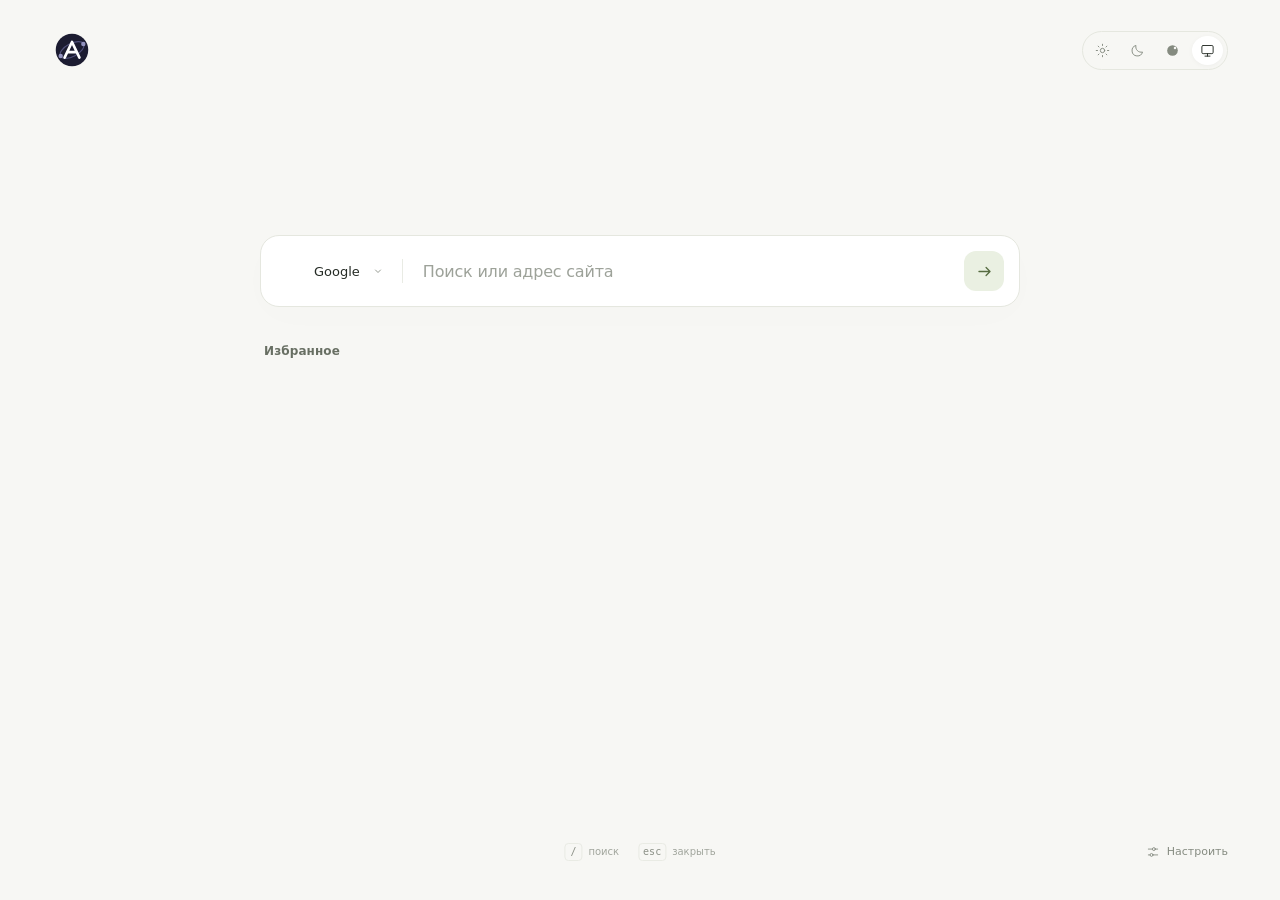
==== commit 62c826e9: "Use the APK launcher icon without the Argon homepage wordmark Replace the generic A with the artwork" ====
--- a/chromium_overlay/chrome/browser/resources/argon_home/index.html
+++ b/chromium_overlay/chrome/browser/resources/argon_home/index.html
@@ -7,13 +7,18 @@
   <meta name="theme-color" content="#f7f7f4">
   <meta name="description" content="Ваша домашняя страница Argon. Поиск, любимые сайты и ничего лишнего.">
   <title>Argon — новая вкладка</title>
-  <link rel="icon" href="data:image/svg+xml,%3Csvg xmlns='http://www.w3.org/2000/svg' viewBox='0 0 64 64'%3E%3Crect width='64' height='64' rx='20' fill='%23282f2a'/%3E%3Cpath d='M18 44 30 18h5l12 26h-7l-8-18-8 18Z' fill='%23c7d5bd'/%3E%3C/svg%3E">
+  <link rel="icon" href="data:image/svg+xml,%3Csvg%20xmlns%3D%22http%3A%2F%2Fwww.w3.org%2F2000%2Fsvg%22%20viewBox%3D%220%200%20512%20512%22%3E%3Ccircle%20cx%3D%22256%22%20cy%3D%22256%22%20r%3D%22208%22%20fill%3D%22%231c1c31%22%2F%3E%3Cellipse%20cx%3D%22256%22%20cy%3D%22256%22%20rx%3D%22168%22%20ry%3D%2282%22%20fill%3D%22none%22%20stroke%3D%22%2350507a%22%20stroke-width%3D%2214%22%20transform%3D%22rotate%28-28%20256%20256%29%22%2F%3E%3Cpath%20d%3D%22M161%20354%20L256%20153%20L351%20354%20M207%20283%20H305%22%20fill%3D%22none%22%20stroke%3D%22%23ffffff%22%20stroke-width%3D%2234%22%20stroke-linecap%3D%22round%22%20stroke-linejoin%3D%22round%22%2F%3E%3Ccircle%20cx%3D%22401%22%20cy%3D%22179%22%20r%3D%2228%22%20fill%3D%22%239393bf%22%2F%3E%3Ccircle%20cx%3D%22111%22%20cy%3D%22333%22%20r%3D%2228%22%20fill%3D%22%239393bf%22%2F%3E%3C%2Fsvg%3E">
   <script src="theme.js"></script>
   <link rel="stylesheet" href="app.css">
 </head>
 <body>
   <svg class="sprite" xmlns="http://www.w3.org/2000/svg" aria-hidden="true"><defs>
-    <symbol id="i-brand" viewBox="0 0 32 32"><path d="M6 25 14 7h4l8 18h-5l-5-12-5 12Z" fill="currentColor"/><path d="M10 22h12" stroke="currentColor" stroke-width="2"/></symbol>
+    <!-- APK launcher artwork from res/icon.svg. -->
+    <symbol id="i-brand" viewBox="0 0 512 512"><circle cx="256" cy="256" r="208" fill="#1c1c31"/>
+      <ellipse cx="256" cy="256" rx="168" ry="82" fill="none" stroke="#50507a" stroke-width="14" transform="rotate(-28 256 256)"/>
+      <path d="M161 354 L256 153 L351 354 M207 283 H305" fill="none" stroke="#ffffff" stroke-width="34" stroke-linecap="round" stroke-linejoin="round"/>
+      <circle cx="401" cy="179" r="28" fill="#9393bf"/>
+      <circle cx="111" cy="333" r="28" fill="#9393bf"/></symbol>
     <symbol id="i-sun" viewBox="0 0 24 24"><g fill="none" stroke="currentColor" stroke-width="1.5" stroke-linecap="round"><circle cx="12" cy="12" r="3.5"/><path d="M12 2v2m0 16v2M2 12h2m16 0h2M5 5l1.4 1.4m11.2 11.2L19 19M5 19l1.4-1.4M17.6 6.4 19 5"/></g></symbol>
     <symbol id="i-moon" viewBox="0 0 24 24"><path d="M20 14.4A8.5 8.5 0 0 1 9.6 4a8.5 8.5 0 1 0 10.4 10.4Z" fill="none" stroke="currentColor" stroke-width="1.5" stroke-linejoin="round"/></symbol>
     <symbol id="i-amoled" viewBox="0 0 24 24"><circle cx="12" cy="12" r="8.5" fill="currentColor"/><circle cx="16" cy="8" r="2" fill="var(--bg)"/></symbol>
@@ -44,7 +49,7 @@
     <symbol id="i-wiki" viewBox="0 0 24 24"><path d="m2 6 5 13 5-11 5 11 5-13M1 6h6m10 0h6M8 6h7" fill="none" stroke="currentColor" stroke-width="1.5"/></symbol>
   </defs></svg>
   <header class="header">
-    <div class="brand" aria-label="Argon — новая вкладка"><svg class="brand-icon" aria-hidden="true"><use href="#i-brand"/></svg><span class="brand-word">argon</span></div>
+    <div class="brand" role="img" aria-label="Argon — новая вкладка"><svg class="brand-icon" aria-hidden="true"><use href="#i-brand"/></svg></div>
     <div class="appearance" role="group" aria-label="Оформление страницы">
       <button type="button" data-theme-choice="light" title="Светлая тема" aria-label="Светлая тема" aria-pressed="false"><svg aria-hidden="true"><use href="#i-sun"/></svg></button>
       <button type="button" data-theme-choice="dark" title="Тёмная тема" aria-label="Тёмная тема" aria-pressed="false"><svg aria-hidden="true"><use href="#i-moon"/></svg></button>
--- a/chromium_overlay/chrome/browser/resources/argon_home/app.css
+++ b/chromium_overlay/chrome/browser/resources/argon_home/app.css
@@ -1,12 +1,13 @@
+.browser-search-ready .native-search-box{text-align:start;color:var(--muted);overflow:hidden;text-overflow:ellipsis;white-space:nowrap;cursor:text}
 :root{font-family:system-ui,-apple-system,BlinkMacSystemFont,"Segoe UI",sans-serif;color-scheme:only light;--bg:#f7f7f4;--surface:#fff;--surface-hover:#f1f2ed;--tile:#edeee8;--tile-hover:#e7e9e1;--text:#252b25;--muted:#858b80;--secondary:#686f63;--border:#e5e7df;--line:#e9ebe4;--accent:#788d63;--accent-soft:#eaf0e2;--accent-text:#566b41;--shadow:0 12px 48px #25301d0b;--overlay:#1a241c35;--danger:#b6514b;--focus:#8f9f78}
     :root[data-theme=dark],:root[data-theme=amoled]{color-scheme:only dark;--bg:#141715;--surface:#1c201d;--surface-hover:#262b26;--tile:#232924;--tile-hover:#2c342c;--text:#e2e6dd;--muted:#737d72;--secondary:#9ba596;--border:#303730;--line:#282e28;--accent:#b3c69b;--accent-soft:#2a3527;--accent-text:#c0d1aa;--shadow:0 12px 48px #0002;--overlay:#080b0880;--danger:#e49187;--focus:#9bb681}
-    *{box-sizing:border-box}body{margin:0;min-width:300px;background:var(--bg);color:var(--text);transition:background .25s,color .25s;min-height:100svh;display:flex;flex-direction:column}button,input,select{font:inherit}button,a,input,select{-webkit-tap-highlight-color:transparent}button{color:inherit;cursor:pointer}button{border:0;background:none}button:disabled{opacity:.5;cursor:wait}button:focus-visible,a:focus-visible,input:focus-visible,select:focus-visible{outline:2px solid var(--focus);outline-offset:4px}svg{display:block;width:20px;height:20px;flex-shrink:0}a{color:inherit;text-decoration:none}button,input{border-radius:0}button{touch-action:manipulation}[hidden]{display:none!important}.sprite{position:absolute;width:0;height:0;overflow:hidden}.header{height:100px;padding:0 52px;display:flex;justify-content:space-between;align-items:center;flex-shrink:0}.brand{display:flex;align-items:center;gap:11px;user-select:none}.brand-icon{width:27px;height:27px;color:var(--text)}.brand-word{font-size:21px;letter-spacing:-1px;font-weight:620}.brand-separator{height:14px;width:1px;background:var(--border);margin:0 4px 0 9px}.brand-caption{font-size:11px;letter-spacing:.1px;color:var(--muted)}.appearance{display:flex;align-items:center;gap:4px;padding:4px;border:1px solid var(--border);border-radius:24px}.appearance button{width:31px;height:29px;display:grid;place-items:center;border-radius:50%;color:var(--muted);transition:background .15s,color .15s}.appearance svg{width:15px;height:15px}.appearance button:hover{color:var(--text)}.appearance button[aria-pressed=true]{background:var(--surface);box-shadow:0 1px 5px #0000000a;color:var(--text)}.workspace{width:min(760px,calc(100% - 56px));margin:clamp(90px,20.7vh,215px) auto 96px}.search-wrap{position:relative;z-index:3}.search{display:flex;align-items:center;gap:0;background:var(--surface);height:72px;border:1px solid var(--border);border-radius:19px;box-shadow:0 3px 6px #00000001,0 10px 40px #28352003;transition:border-color .15s,box-shadow .15s}.search:focus-within{border-color:var(--focus);box-shadow:0 0 0 3px color-mix(in srgb,var(--focus) 10%,transparent)}.engine-trigger{align-self:stretch;display:flex;align-items:center;gap:10px;flex-shrink:0;padding:0 18px 0 21px;border-radius:18px 0 0 18px}.engine-trigger:hover{background:var(--surface-hover)}.engine-icon{height:22px;width:22px;display:grid;place-items:center}.engine-icon svg,.engine-icon img{width:22px;height:22px}.engine-name{font-size:13px;font-weight:530;max-width:130px;overflow:hidden;text-overflow:ellipsis;white-space:nowrap}.chevron{width:12px;height:12px;color:var(--muted);margin-left:2px}.divider{width:1px;height:24px;background:var(--line);flex-shrink:0}.search-input{height:100%;min-width:0;width:100%;outline:none!important;border:0;background:transparent;color:var(--text);padding:0 20px;font-size:16px;letter-spacing:-.2px}.search-input::placeholder{color:var(--muted);opacity:.8}.search-submit{width:40px;height:40px;background:var(--accent-soft);color:var(--accent-text);display:grid;place-items:center;flex-shrink:0;margin-right:15px;border-radius:12px;transition:background .15s,transform .15s}.search-submit:hover{background:var(--tile-hover);transform:translateX(2px)}.search-submit svg{width:19px;height:19px}.search-hint{display:flex;justify-content:flex-end;align-items:center;gap:6px;font-size:10px;line-height:16px;color:var(--muted);margin:12px 3px 0;opacity:.75}.search-hint svg{width:11px;height:11px}.favorites{margin-top:37px}.section-row{display:flex;align-items:center;justify-content:space-between;margin-bottom:24px;padding:0 4px}.section-label{font-size:12px;letter-spacing:.1px;font-weight:550;margin:0;color:var(--secondary)}.text-button{display:flex;align-items:center;gap:6px;font-size:11px;color:var(--muted);padding:4px 0 4px 8px;border-radius:4px}.text-button:hover{color:var(--text)}.text-button svg{width:12px;height:12px}.shortcut-grid{display:grid;grid-template-columns:repeat(8,minmax(0,1fr));gap:18px 12px}.shortcut{min-width:0;display:flex;flex-direction:column;align-items:center;gap:12px;position:relative;border-radius:14px;padding:0 0 8px;outline-offset:5px!important}.shortcut-icon{width:60px;height:60px;border-radius:19px;background:var(--tile);display:grid;place-items:center;transition:background .18s,transform .18s,box-shadow .18s;position:relative}.shortcut:hover .shortcut-icon{background:var(--tile-hover);transform:translateY(-3px);box-shadow:0 6px 15px #00000004}.shortcut-icon>svg,.shortcut-icon>img{height:26px;width:26px;object-fit:contain}.shortcut-label{font-size:11px;font-weight:450;line-height:16px;max-width:100%;overflow:hidden;white-space:nowrap;text-overflow:ellipsis;color:var(--secondary)}.shortcut-add .shortcut-icon{background:transparent;border:1px dashed color-mix(in srgb,var(--muted) 42%,transparent);color:var(--muted)}.shortcut-add .shortcut-icon svg{width:21px;height:21px}.shortcut-add .shortcut-label{color:var(--muted)}.folder-stack{width:36px;height:36px;display:grid;grid-template-columns:1fr 1fr;gap:4px;background:var(--bg);padding:4px;border-radius:9px}.folder-stack>span{background:var(--surface);display:grid;place-items:center;border-radius:3px;min-width:0}.folder-stack svg,.folder-stack img{width:10px;height:10px;object-fit:contain}.folder-stack .blank{background:color-mix(in srgb,var(--muted) 12%,transparent)}.edit-badge{position:absolute;right:-4px;top:-4px;width:20px;height:20px;display:grid;place-items:center;background:var(--surface);border:1px solid var(--border);border-radius:50%;box-shadow:0 1px 3px #0001;color:var(--secondary)}.edit-badge svg{width:10px;height:10px}.footer{margin-top:auto;min-height:83px;padding:16px 52px 30px;display:flex;justify-content:space-between;align-items:center;color:var(--muted);font-size:10px}.keyboard-hints{display:flex;align-items:center;gap:19px;position:absolute;left:50%;transform:translateX(-50%);opacity:.75}.keyboard-hints span{display:flex;align-items:center;gap:6px}kbd{font:10px inherit;min-width:18px;height:18px;display:inline-grid;place-items:center;padding:0 4px;border:1px solid var(--border);border-radius:4px;color:var(--secondary)}.settings-button{margin-left:auto;display:flex;align-items:center;gap:7px;color:var(--muted);font-size:11px;padding:8px 0 8px 8px;border-radius:5px}.settings-button:hover{color:var(--text)}.settings-button svg{height:14px;width:14px}.popover{position:absolute;top:84px;left:0;width:292px;padding:9px;border:1px solid var(--border);border-radius:17px;background:var(--surface);box-shadow:var(--shadow);animation:appear .15s ease}.popover-title{font-size:9px;letter-spacing:1.1px;text-transform:uppercase;color:var(--muted);padding:12px 12px 10px}.engine-option{display:flex;width:100%;align-items:center;gap:12px;padding:12px;border-radius:10px;text-align:left;font-size:13px;min-height:46px}.engine-option:hover{background:var(--surface-hover)}.engine-option.active{background:var(--accent-soft)}.engine-option .engine-icon{height:20px;width:20px}.engine-option .engine-icon>*{height:20px;width:20px}.engine-option .check{width:15px;height:15px;margin-left:auto;color:var(--accent-text)}.noai-badge{font-size:8px;letter-spacing:.6px;font-weight:600;background:var(--tile);color:var(--secondary);border:1px solid var(--border);padding:3px 5px;border-radius:4px;margin-left:auto}.engine-option.active .noai-badge{margin-left:0}.popover-divider{height:1px;background:var(--line);margin:8px 3px}.engine-add{color:var(--secondary)}.engine-add>svg{width:17px;height:17px;margin:0 2px}.overlay{position:fixed;inset:0;z-index:10;background:var(--overlay);backdrop-filter:blur(8px);display:grid;place-items:center;padding:24px;animation:appear .15s ease}.dialog{width:min(100%,430px);max-height:calc(100svh - 48px);overflow:auto;background:var(--surface);border:1px solid var(--border);border-radius:23px;padding:29px;box-shadow:0 24px 100px #0002;animation:dialogIn .2s ease}.dialog-header{display:flex;align-items:flex-start;justify-content:space-between;margin-bottom:24px;gap:15px}.dialog h2{font-size:20px;line-height:28px;font-weight:560;letter-spacing:-.6px;margin:0}.dialog-subtitle{color:var(--muted);font-size:12px;line-height:19px;margin:6px 0 0}.icon-button{width:28px;height:28px;border-radius:8px;display:grid;place-items:center;color:var(--muted);flex-shrink:0}.icon-button:hover{background:var(--surface-hover);color:var(--text)}.icon-button svg{width:17px;height:17px}.tabs{display:flex;background:var(--bg);padding:4px;border-radius:11px;margin-bottom:23px;gap:4px}.tabs button{flex:1;padding:9px;border-radius:8px;color:var(--muted);font-size:12px;display:flex;align-items:center;justify-content:center;gap:7px}.tabs button svg{width:14px;height:14px}.tabs button.active{background:var(--surface);color:var(--text);box-shadow:0 1px 5px #00000008}.field{display:block;margin-bottom:18px}.field-label{display:block;font-size:11px;font-weight:550;margin-bottom:8px;color:var(--secondary)}.field input,.field select{height:43px;border-radius:10px;border:1px solid var(--border);background:var(--bg);padding:0 13px;width:100%;min-width:0;color:var(--text);font-size:13px;outline-offset:2px}.field input::placeholder{color:var(--muted)}.field-help{font-size:10px;line-height:17px;color:var(--muted);margin:6px 0 0}.icon-choices{display:flex;gap:8px;align-items:center}.icon-choice{font-size:11px;height:36px;padding:0 11px;display:flex;align-items:center;justify-content:center;gap:6px;border:1px solid var(--border);border-radius:9px;color:var(--secondary)}.icon-choice svg{height:14px;width:14px}.icon-choice.active{background:var(--accent-soft);border-color:color-mix(in srgb,var(--accent) 55%,var(--border));color:var(--accent-text)}.icon-preview{width:36px;height:36px;border-radius:10px;background:var(--tile);display:grid;place-items:center;margin-left:auto;flex-shrink:0}.icon-preview>img,.icon-preview>svg{width:21px;height:21px;object-fit:contain}.upload-zone{display:flex;align-items:center;justify-content:center;gap:8px;border:1px dashed var(--border);background:var(--bg);border-radius:10px;width:100%;padding:13px;color:var(--secondary);font-size:11px;margin-top:10px}.upload-zone:hover{border-color:var(--muted)}.upload-zone svg{height:15px;width:15px}.dialog-actions{display:flex;justify-content:flex-end;align-items:center;gap:9px;margin-top:25px}.btn{border-radius:10px;font-size:12px;font-weight:550;min-height:39px;padding:10px 17px;display:inline-flex;align-items:center;justify-content:center;gap:6px}.btn-secondary{background:var(--bg);border:1px solid var(--border);color:var(--secondary)}.btn-secondary:hover{background:var(--tile)}.btn-primary{background:var(--text);color:var(--surface)}.btn-primary:hover{opacity:.85}.btn-delete{margin-right:auto;padding-left:0;color:var(--danger);font-weight:450}.btn-delete:hover{opacity:.7}.error{color:var(--danger);font-size:11px;line-height:18px;margin:10px 0 0}.folder-dialog{width:min(100%,510px);padding:29px 29px 22px}.folder-dialog .shortcut-grid{grid-template-columns:repeat(4,minmax(0,1fr));gap:24px 12px;padding:4px 0 6px}.folder-dialog .shortcut-icon{width:58px;height:58px}.folder-bottom{margin-top:24px;padding-top:16px;border-top:1px solid var(--line);display:flex;justify-content:space-between;align-items:center;color:var(--muted);font-size:10px}.folder-bottom button{color:var(--secondary);display:flex;align-items:center;gap:6px;font-size:11px}.folder-bottom svg{width:14px;height:14px}.setting-label{font-size:11px;font-weight:550;color:var(--secondary);display:block;margin:24px 0 12px}.theme-options{display:grid;grid-template-columns:repeat(3,minmax(0,1fr));gap:8px}.theme-card{border:1px solid var(--border);border-radius:11px;padding:12px 8px;display:flex;flex-direction:column;align-items:center;gap:9px;color:var(--secondary);font-size:10px}.theme-card svg{width:19px;height:19px}.theme-card[aria-pressed=true]{border-color:var(--accent);background:var(--accent-soft);color:var(--accent-text)}.setting-row{display:flex;justify-content:space-between;gap:15px;align-items:center;padding:18px 0;border-bottom:1px solid var(--line);font-size:12px}.setting-row small{display:block;color:var(--muted);font-size:10px;margin-top:5px;line-height:16px}.toggle{width:33px;height:20px;padding:3px;border-radius:15px;background:var(--border);flex-shrink:0}.toggle::before{content:"";display:block;width:14px;height:14px;border-radius:50%;background:var(--surface);transition:transform .16s}.toggle[aria-checked=true]{background:var(--accent)}.toggle[aria-checked=true]::before{transform:translateX(13px)}.toast{position:fixed;bottom:33px;left:50%;transform:translateX(-50%);background:var(--text);color:var(--surface);padding:12px 18px;border-radius:12px;box-shadow:var(--shadow);font-size:12px;z-index:30;max-width:calc(100% - 40px);text-align:center;animation:appear .2s}.hidden-labels .shortcut-label{display:none}@keyframes appear{from{opacity:0}to{opacity:1}}@keyframes dialogIn{from{opacity:0;transform:translateY(7px) scale(.98)}to{opacity:1;transform:translateY(0) scale(1)}}@media(min-width:1600px){.workspace{width:800px}.shortcut-grid{gap:18px}.shortcut-icon{width:64px;height:64px}}@media(max-width:800px){.header{height:85px;padding:0 28px}.workspace{width:min(610px,calc(100% - 48px));margin-top:clamp(70px,18vh,160px)}.shortcut-grid{grid-template-columns:repeat(4,minmax(0,1fr));gap:29px 14px}.section-row{margin-bottom:25px}.footer{padding:16px 28px 25px}.keyboard-hints{display:none}.favorites{margin-top:32px}}@media(max-width:480px){.header{height:80px;padding:0 22px}.brand-caption,.brand-separator{display:none}.workspace{width:calc(100% - 40px);margin-top:clamp(80px,16vh,135px);margin-bottom:65px}.engine-name{display:none}.engine-trigger{padding:0 13px 0 16px;gap:8px}.search{height:64px;border-radius:17px}.search-input{padding:0 13px;font-size:14px}.search-submit{margin-right:11px;width:34px;height:34px;border-radius:10px}.search-hint{margin-top:10px}.favorites{margin-top:31px}.shortcut-grid{column-gap:8px;row-gap:23px}.shortcut-icon{width:57px;height:57px;border-radius:18px}.shortcut-label{font-size:10px}.footer{padding:16px 22px 24px}.dialog{padding:23px}.overlay{padding:16px}.folder-dialog .shortcut-grid{gap:24px 4px}.folder-dialog .shortcut-icon{width:52px;height:52px}.popover{width:280px;top:76px}.dialog h2{font-size:19px}}@media(prefers-reduced-motion:reduce){*,*::before,*::after{animation:none!important;transition:none!important}}
-    .backup-section{margin-top:24px}.backup-section .setting-label{margin-bottom:7px}.backup-description{font-size:11px;line-height:18px;color:var(--muted);margin:0 0 13px}.backup-actions{display:flex;gap:8px}.backup-actions .btn{flex:1;padding:10px 8px;font-size:11px}.backup-actions svg{width:15px;height:15px}.backup-summary{background:var(--bg);border:1px solid var(--border);border-radius:12px;padding:4px 15px}.backup-summary>div{display:flex;justify-content:space-between;align-items:baseline;gap:16px;padding:11px 0;border-bottom:1px solid var(--line);font-size:11px;line-height:17px}.backup-summary>div:last-child{border:0}.backup-summary span{color:var(--muted);flex-shrink:0}.backup-summary strong{font-weight:500;text-align:right;overflow-wrap:anywhere}.restore-note{font-size:12px;line-height:20px;color:var(--secondary);margin:18px 0 0}.shortcut-holder{position:relative;min-width:0;border-radius:14px;align-self:start}.shortcut-holder>.shortcut{width:100%}.drag-source{opacity:.4}.drop-target{background:var(--accent-soft);box-shadow:inset 0 0 0 1px var(--accent)}.empty-favorites{grid-column:1/-1;min-height:160px;display:flex;flex-direction:column;align-items:center;justify-content:center;gap:13px;color:var(--muted);font-size:13px}.empty-favorites small{font-size:11px;margin-top:-8px}.empty-favorites-icon{width:52px;height:52px;border:1px solid var(--border);border-radius:17px;display:grid;place-items:center}.empty-favorites-icon svg{width:23px;height:23px}.folder-empty{grid-column:1/-1;text-align:center;color:var(--muted);font-size:13px;padding:20px 0}.setting-row select{color:var(--text);background:var(--bg);border:1px solid var(--border);border-radius:9px;font:inherit;font-size:12px;min-height:40px;max-width:150px;padding:7px 10px}.toast button{color:inherit;text-decoration:underline;text-underline-offset:3px;margin-left:10px;padding:3px}.header .brand-word{font-size:22px}.dialog-header h2{margin-right:auto}.dialog-actions .btn-delete{min-height:44px}.shortcut-label{font-size:12px}.workspace{margin-top:clamp(80px,15vh,150px)}.search-input:focus-visible{outline:2px solid var(--accent);outline-offset:-3px;border-radius:8px}
+    *{box-sizing:border-box}body{margin:0;min-width:300px;background:var(--bg);color:var(--text);transition:background .25s,color .25s;min-height:100svh;display:flex;flex-direction:column}button,input,select{font:inherit}button,a,input,select{-webkit-tap-highlight-color:transparent}button{color:inherit;cursor:pointer}button{border:0;background:none}button:disabled{opacity:.5;cursor:wait}button:focus-visible,a:focus-visible,input:focus-visible,select:focus-visible{outline:2px solid var(--focus);outline-offset:4px}svg{display:block;width:20px;height:20px;flex-shrink:0}a{color:inherit;text-decoration:none}button,input{border-radius:0}button{touch-action:manipulation}[hidden]{display:none!important}.sprite{position:absolute;width:0;height:0;overflow:hidden}.header{height:100px;padding:0 52px;display:flex;justify-content:space-between;align-items:center;flex-shrink:0}.brand{display:flex;align-items:center;user-select:none}.brand-icon{width:40px;height:40px}.appearance{display:flex;align-items:center;gap:4px;padding:4px;border:1px solid var(--border);border-radius:24px}.appearance button{width:31px;height:29px;display:grid;place-items:center;border-radius:50%;color:var(--muted);transition:background .15s,color .15s}.appearance svg{width:15px;height:15px}.appearance button:hover{color:var(--text)}.appearance button[aria-pressed=true]{background:var(--surface);box-shadow:0 1px 5px #0000000a;color:var(--text)}.workspace{width:min(760px,calc(100% - 56px));margin:clamp(90px,20.7vh,215px) auto 96px}.search-wrap{position:relative;z-index:3}.search{display:flex;align-items:center;gap:0;background:var(--surface);height:72px;border:1px solid var(--border);border-radius:19px;box-shadow:0 3px 6px #00000001,0 10px 40px #28352003;transition:border-color .15s,box-shadow .15s}.search:focus-within{border-color:var(--focus);box-shadow:0 0 0 3px color-mix(in srgb,var(--focus) 10%,transparent)}.engine-trigger{align-self:stretch;display:flex;align-items:center;gap:10px;flex-shrink:0;padding:0 18px 0 21px;border-radius:18px 0 0 18px}.engine-trigger:hover{background:var(--surface-hover)}.engine-icon{height:22px;width:22px;display:grid;place-items:center}.engine-icon svg,.engine-icon img{width:22px;height:22px}.engine-name{font-size:13px;font-weight:530;max-width:130px;overflow:hidden;text-overflow:ellipsis;white-space:nowrap}.chevron{width:12px;height:12px;color:var(--muted);margin-left:2px}.divider{width:1px;height:24px;background:var(--line);flex-shrink:0}.search-input{height:100%;min-width:0;width:100%;outline:none!important;border:0;background:transparent;color:var(--text);padding:0 20px;font-size:16px;letter-spacing:-.2px}.search-input::placeholder{color:var(--muted);opacity:.8}.search-submit{width:40px;height:40px;background:var(--accent-soft);color:var(--accent-text);display:grid;place-items:center;flex-shrink:0;margin-right:15px;border-radius:12px;transition:background .15s,transform .15s}.search-submit:hover{background:var(--tile-hover);transform:translateX(2px)}.search-submit svg{width:19px;height:19px}.search-hint{display:flex;justify-content:flex-end;align-items:center;gap:6px;font-size:10px;line-height:16px;color:var(--muted);margin:12px 3px 0;opacity:.75}.search-hint svg{width:11px;height:11px}.favorites{margin-top:37px}.section-row{display:flex;align-items:center;justify-content:space-between;margin-bottom:24px;padding:0 4px}.section-label{font-size:12px;letter-spacing:.1px;font-weight:550;margin:0;color:var(--secondary)}.text-button{display:flex;align-items:center;gap:6px;font-size:11px;color:var(--muted);padding:4px 0 4px 8px;border-radius:4px}.text-button:hover{color:var(--text)}.text-button svg{width:12px;height:12px}.shortcut-grid{display:grid;grid-template-columns:repeat(8,minmax(0,1fr));gap:18px 12px}.shortcut{min-width:0;display:flex;flex-direction:column;align-items:center;gap:12px;position:relative;border-radius:14px;padding:0 0 8px;outline-offset:5px!important}.shortcut-icon{width:60px;height:60px;border-radius:19px;background:var(--tile);display:grid;place-items:center;transition:background .18s,transform .18s,box-shadow .18s;position:relative}.shortcut:hover .shortcut-icon{background:var(--tile-hover);transform:translateY(-3px);box-shadow:0 6px 15px #00000004}.shortcut-icon>svg,.shortcut-icon>img{height:26px;width:26px;object-fit:contain}.shortcut-label{font-size:11px;font-weight:450;line-height:16px;max-width:100%;overflow:hidden;white-space:nowrap;text-overflow:ellipsis;color:var(--secondary)}.shortcut-add .shortcut-icon{background:transparent;border:1px dashed color-mix(in srgb,var(--muted) 42%,transparent);color:var(--muted)}.shortcut-add .shortcut-icon svg{width:21px;height:21px}.shortcut-add .shortcut-label{color:var(--muted)}.folder-stack{width:36px;height:36px;display:grid;grid-template-columns:1fr 1fr;gap:4px;background:var(--bg);padding:4px;border-radius:9px}.folder-stack>span{background:var(--surface);display:grid;place-items:center;border-radius:3px;min-width:0}.folder-stack svg,.folder-stack img{width:10px;height:10px;object-fit:contain}.folder-stack .blank{background:color-mix(in srgb,var(--muted) 12%,transparent)}.edit-badge{position:absolute;right:-4px;top:-4px;width:20px;height:20px;display:grid;place-items:center;background:var(--surface);border:1px solid var(--border);border-radius:50%;box-shadow:0 1px 3px #0001;color:var(--secondary)}.edit-badge svg{width:10px;height:10px}.footer{margin-top:auto;min-height:83px;padding:16px 52px 30px;display:flex;justify-content:space-between;align-items:center;color:var(--muted);font-size:10px}.keyboard-hints{display:flex;align-items:center;gap:19px;position:absolute;left:50%;transform:translateX(-50%);opacity:.75}.keyboard-hints span{display:flex;align-items:center;gap:6px}kbd{font:10px inherit;min-width:18px;height:18px;display:inline-grid;place-items:center;padding:0 4px;border:1px solid var(--border);border-radius:4px;color:var(--secondary)}.settings-button{margin-left:auto;display:flex;align-items:center;gap:7px;color:var(--muted);font-size:11px;padding:8px 0 8px 8px;border-radius:5px}.settings-button:hover{color:var(--text)}.settings-button svg{height:14px;width:14px}.popover{position:absolute;top:84px;left:0;width:292px;padding:9px;border:1px solid var(--border);border-radius:17px;background:var(--surface);box-shadow:var(--shadow);animation:appear .15s ease}.popover-title{font-size:9px;letter-spacing:1.1px;text-transform:uppercase;color:var(--muted);padding:12px 12px 10px}.engine-option{display:flex;width:100%;align-items:center;gap:12px;padding:12px;border-radius:10px;text-align:left;font-size:13px;min-height:46px}.engine-option:hover{background:var(--surface-hover)}.engine-option.active{background:var(--accent-soft)}.engine-option .engine-icon{height:20px;width:20px}.engine-option .engine-icon>*{height:20px;width:20px}.engine-option .check{width:15px;height:15px;margin-left:auto;color:var(--accent-text)}.noai-badge{font-size:8px;letter-spacing:.6px;font-weight:600;background:var(--tile);color:var(--secondary);border:1px solid var(--border);padding:3px 5px;border-radius:4px;margin-left:auto}.engine-option.active .noai-badge{margin-left:0}.popover-divider{height:1px;background:var(--line);margin:8px 3px}.engine-add{color:var(--secondary)}.engine-add>svg{width:17px;height:17px;margin:0 2px}.overlay{position:fixed;inset:0;z-index:10;background:var(--overlay);backdrop-filter:blur(8px);display:grid;place-items:center;padding:24px;animation:appear .15s ease}.dialog{width:min(100%,430px);max-height:calc(100svh - 48px);overflow:auto;background:var(--surface);border:1px solid var(--border);border-radius:23px;padding:29px;box-shadow:0 24px 100px #0002;animation:dialogIn .2s ease}.dialog-header{display:flex;align-items:flex-start;justify-content:space-between;margin-bottom:24px;gap:15px}.dialog h2{font-size:20px;line-height:28px;font-weight:560;letter-spacing:-.6px;margin:0}.dialog-subtitle{color:var(--muted);font-size:12px;line-height:19px;margin:6px 0 0}.icon-button{width:28px;height:28px;border-radius:8px;display:grid;place-items:center;color:var(--muted);flex-shrink:0}.icon-button:hover{background:var(--surface-hover);color:var(--text)}.icon-button svg{width:17px;height:17px}.tabs{display:flex;background:var(--bg);padding:4px;border-radius:11px;margin-bottom:23px;gap:4px}.tabs button{flex:1;padding:9px;border-radius:8px;color:var(--muted);font-size:12px;display:flex;align-items:center;justify-content:center;gap:7px}.tabs button svg{width:14px;height:14px}.tabs button.active{background:var(--surface);color:var(--text);box-shadow:0 1px 5px #00000008}.field{display:block;margin-bottom:18px}.field-label{display:block;font-size:11px;font-weight:550;margin-bottom:8px;color:var(--secondary)}.field input,.field select{height:43px;border-radius:10px;border:1px solid var(--border);background:var(--bg);padding:0 13px;width:100%;min-width:0;color:var(--text);font-size:13px;outline-offset:2px}.field input::placeholder{color:var(--muted)}.field-help{font-size:10px;line-height:17px;color:var(--muted);margin:6px 0 0}.icon-choices{display:flex;gap:8px;align-items:center}.icon-choice{font-size:11px;height:36px;padding:0 11px;display:flex;align-items:center;justify-content:center;gap:6px;border:1px solid var(--border);border-radius:9px;color:var(--secondary)}.icon-choice svg{height:14px;width:14px}.icon-choice.active{background:var(--accent-soft);border-color:color-mix(in srgb,var(--accent) 55%,var(--border));color:var(--accent-text)}.icon-preview{width:36px;height:36px;border-radius:10px;background:var(--tile);display:grid;place-items:center;margin-left:auto;flex-shrink:0}.icon-preview>img,.icon-preview>svg{width:21px;height:21px;object-fit:contain}.upload-zone{display:flex;align-items:center;justify-content:center;gap:8px;border:1px dashed var(--border);background:var(--bg);border-radius:10px;width:100%;padding:13px;color:var(--secondary);font-size:11px;margin-top:10px}.upload-zone:hover{border-color:var(--muted)}.upload-zone svg{height:15px;width:15px}.dialog-actions{display:flex;justify-content:flex-end;align-items:center;gap:9px;margin-top:25px}.btn{border-radius:10px;font-size:12px;font-weight:550;min-height:39px;padding:10px 17px;display:inline-flex;align-items:center;justify-content:center;gap:6px}.btn-secondary{background:var(--bg);border:1px solid var(--border);color:var(--secondary)}.btn-secondary:hover{background:var(--tile)}.btn-primary{background:var(--text);color:var(--surface)}.btn-primary:hover{opacity:.85}.btn-delete{margin-right:auto;padding-left:0;color:var(--danger);font-weight:450}.btn-delete:hover{opacity:.7}.error{color:var(--danger);font-size:11px;line-height:18px;margin:10px 0 0}.folder-dialog{width:min(100%,510px);padding:29px 29px 22px}.folder-dialog .shortcut-grid{grid-template-columns:repeat(4,minmax(0,1fr));gap:24px 12px;padding:4px 0 6px}.folder-dialog .shortcut-icon{width:58px;height:58px}.folder-bottom{margin-top:24px;padding-top:16px;border-top:1px solid var(--line);display:flex;justify-content:space-between;align-items:center;color:var(--muted);font-size:10px}.folder-bottom button{color:var(--secondary);display:flex;align-items:center;gap:6px;font-size:11px}.folder-bottom svg{width:14px;height:14px}.setting-label{font-size:11px;font-weight:550;color:var(--secondary);display:block;margin:24px 0 12px}.theme-options{display:grid;grid-template-columns:repeat(3,minmax(0,1fr));gap:8px}.theme-card{border:1px solid var(--border);border-radius:11px;padding:12px 8px;display:flex;flex-direction:column;align-items:center;gap:9px;color:var(--secondary);font-size:10px}.theme-card svg{width:19px;height:19px}.theme-card[aria-pressed=true]{border-color:var(--accent);background:var(--accent-soft);color:var(--accent-text)}.setting-row{display:flex;justify-content:space-between;gap:15px;align-items:center;padding:18px 0;border-bottom:1px solid var(--line);font-size:12px}.setting-row small{display:block;color:var(--muted);font-size:10px;margin-top:5px;line-height:16px}.toggle{width:33px;height:20px;padding:3px;border-radius:15px;background:var(--border);flex-shrink:0}.toggle::before{content:"";display:block;width:14px;height:14px;border-radius:50%;background:var(--surface);transition:transform .16s}.toggle[aria-checked=true]{background:var(--accent)}.toggle[aria-checked=true]::before{transform:translateX(13px)}.toast{position:fixed;bottom:33px;left:50%;transform:translateX(-50%);background:var(--text);color:var(--surface);padding:12px 18px;border-radius:12px;box-shadow:var(--shadow);font-size:12px;z-index:30;max-width:calc(100% - 40px);text-align:center;animation:appear .2s}.hidden-labels .shortcut-label{display:none}@keyframes appear{from{opacity:0}to{opacity:1}}@keyframes dialogIn{from{opacity:0;transform:translateY(7px) scale(.98)}to{opacity:1;transform:translateY(0) scale(1)}}@media(min-width:1600px){.workspace{width:800px}.shortcut-grid{gap:18px}.shortcut-icon{width:64px;height:64px}}@media(max-width:800px){.header{height:85px;padding:0 28px}.workspace{width:min(610px,calc(100% - 48px));margin-top:clamp(70px,18vh,160px)}.shortcut-grid{grid-template-columns:repeat(4,minmax(0,1fr));gap:29px 14px}.section-row{margin-bottom:25px}.footer{padding:16px 28px 25px}.keyboard-hints{display:none}.favorites{margin-top:32px}}@media(max-width:480px){.header{height:80px;padding:0 22px}.workspace{width:calc(100% - 40px);margin-top:clamp(80px,16vh,135px);margin-bottom:65px}.engine-name{display:none}.engine-trigger{padding:0 13px 0 16px;gap:8px}.search{height:64px;border-radius:17px}.search-input{padding:0 13px;font-size:14px}.search-submit{margin-right:11px;width:34px;height:34px;border-radius:10px}.search-hint{margin-top:10px}.favorites{margin-top:31px}.shortcut-grid{column-gap:8px;row-gap:23px}.shortcut-icon{width:57px;height:57px;border-radius:18px}.shortcut-label{font-size:10px}.footer{padding:16px 22px 24px}.dialog{padding:23px}.overlay{padding:16px}.folder-dialog .shortcut-grid{gap:24px 4px}.folder-dialog .shortcut-icon{width:52px;height:52px}.popover{width:280px;top:76px}.dialog h2{font-size:19px}}@media(prefers-reduced-motion:reduce){*,*::before,*::after{animation:none!important;transition:none!important}}
+    .backup-section{margin-top:24px}.backup-section .setting-label{margin-bottom:7px}.backup-description{font-size:11px;line-height:18px;color:var(--muted);margin:0 0 13px}.backup-actions{display:flex;gap:8px}.backup-actions .btn{flex:1;padding:10px 8px;font-size:11px}.backup-actions svg{width:15px;height:15px}.backup-summary{background:var(--bg);border:1px solid var(--border);border-radius:12px;padding:4px 15px}.backup-summary>div{display:flex;justify-content:space-between;align-items:baseline;gap:16px;padding:11px 0;border-bottom:1px solid var(--line);font-size:11px;line-height:17px}.backup-summary>div:last-child{border:0}.backup-summary span{color:var(--muted);flex-shrink:0}.backup-summary strong{font-weight:500;text-align:right;overflow-wrap:anywhere}.restore-note{font-size:12px;line-height:20px;color:var(--secondary);margin:18px 0 0}.shortcut-holder{position:relative;min-width:0;border-radius:14px;align-self:start}.shortcut-holder>.shortcut{width:100%}.drag-source{opacity:.4}.drop-target{background:var(--accent-soft);box-shadow:inset 0 0 0 1px var(--accent)}.empty-favorites{grid-column:1/-1;min-height:160px;display:flex;flex-direction:column;align-items:center;justify-content:center;gap:13px;color:var(--muted);font-size:13px}.empty-favorites small{font-size:11px;margin-top:-8px}.empty-favorites-icon{width:52px;height:52px;border:1px solid var(--border);border-radius:17px;display:grid;place-items:center}.empty-favorites-icon svg{width:23px;height:23px}.folder-empty{grid-column:1/-1;text-align:center;color:var(--muted);font-size:13px;padding:20px 0}.setting-row select{color:var(--text);background:var(--bg);border:1px solid var(--border);border-radius:9px;font:inherit;font-size:12px;min-height:40px;max-width:150px;padding:7px 10px}.toast button{color:inherit;text-decoration:underline;text-underline-offset:3px;margin-left:10px;padding:3px}.dialog-header h2{margin-right:auto}.dialog-actions .btn-delete{min-height:44px}.shortcut-label{font-size:12px}.workspace{margin-top:clamp(80px,15vh,150px)}.search-input:focus-visible{outline:2px solid var(--accent);outline-offset:-3px;border-radius:8px}
 @media(max-width:800px){.section-row{gap:12px}}
 @media(max-width:480px){.workspace{margin-top:70px}.section-label{font-size:11px;letter-spacing:1.2px}.field input,.field select{font-size:16px;min-height:44px}.shortcut-label{font-size:11px}.icon-button{width:36px;height:36px}.btn{min-height:44px}.dialog-actions{gap:7px}.folder-dialog .shortcut-grid{grid-template-columns:repeat(3,minmax(0,1fr))}.settings-button{min-height:44px}.appearance button{min-width:36px;min-height:36px}.section-row{gap:8px}}
 @media(max-width:360px){.shortcut-icon{width:51px;height:51px}.section-row{gap:5px}}
 
-.header .brand-word{font-weight:500}@media(max-width:480px){.search-input{font-size:16px}}
+@media(max-width:480px){.search-input{font-size:16px}}
 
 /* The real grids and settings sample use exactly the same size and spacing. */
 :root{--shortcut-icon-size:60px;--shortcut-glyph-size:30px;--shortcut-radius:20px;--shortcut-cell:96px;--shortcut-row-gap:22px;--shortcut-column-gap:14px}
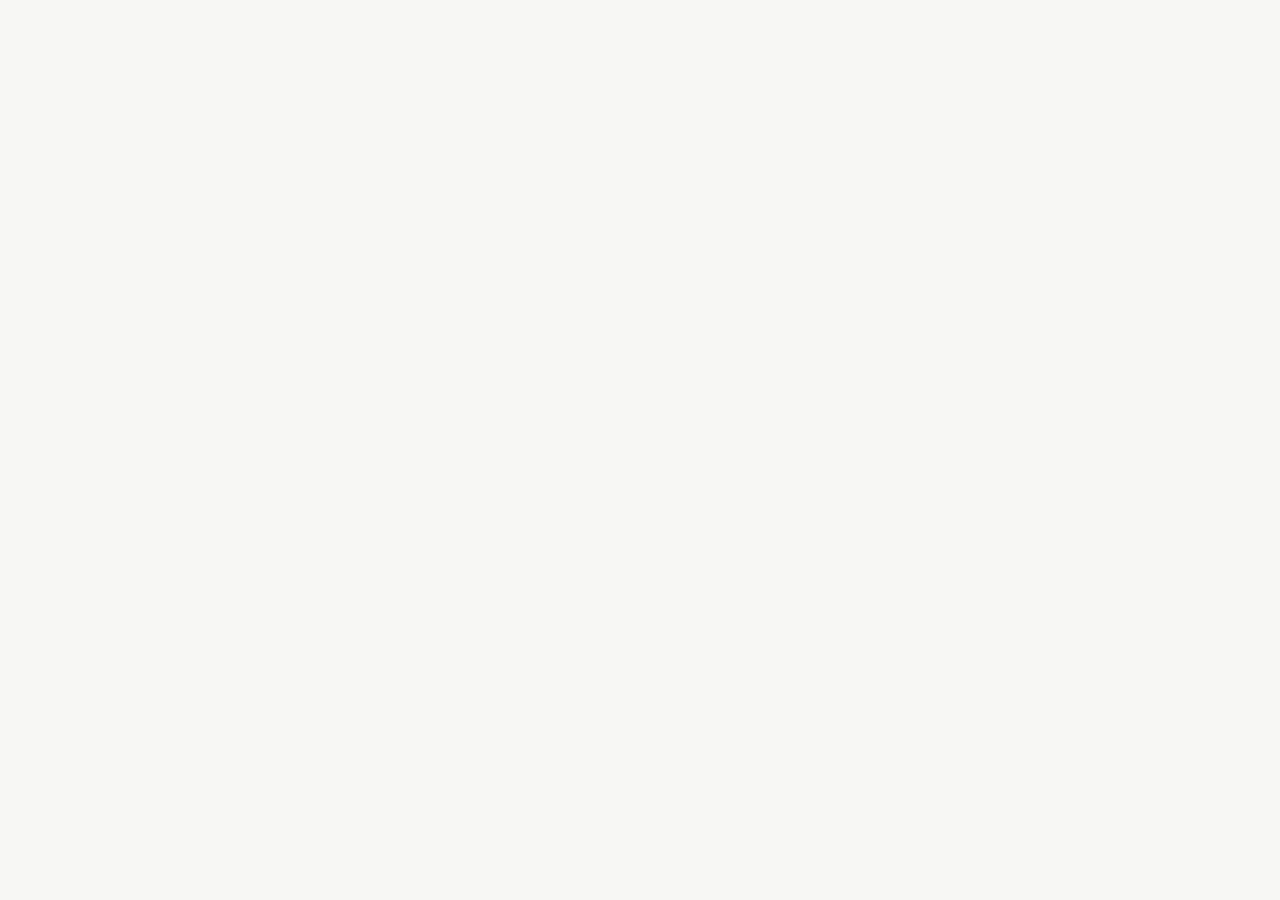
==== commit da656802: "Убрать SadTab при выходе и промежуточный кадр домашней страницы" ====
--- a/chromium_overlay/chrome/browser/resources/argon_home/index.html
+++ b/chromium_overlay/chrome/browser/resources/argon_home/index.html
@@ -8,6 +8,7 @@
   <meta name="description" content="Ваша домашняя страница Argon. Поиск, любимые сайты и ничего лишнего.">
   <title>Argon — новая вкладка</title>
   <link rel="icon" href="data:image/svg+xml,%3Csvg%20xmlns%3D%22http%3A%2F%2Fwww.w3.org%2F2000%2Fsvg%22%20viewBox%3D%220%200%20512%20512%22%3E%3Ccircle%20cx%3D%22256%22%20cy%3D%22256%22%20r%3D%22208%22%20fill%3D%22%231c1c31%22%2F%3E%3Cellipse%20cx%3D%22256%22%20cy%3D%22256%22%20rx%3D%22168%22%20ry%3D%2282%22%20fill%3D%22none%22%20stroke%3D%22%2350507a%22%20stroke-width%3D%2214%22%20transform%3D%22rotate%28-28%20256%20256%29%22%2F%3E%3Cpath%20d%3D%22M161%20354%20L256%20153%20L351%20354%20M207%20283%20H305%22%20fill%3D%22none%22%20stroke%3D%22%23ffffff%22%20stroke-width%3D%2234%22%20stroke-linecap%3D%22round%22%20stroke-linejoin%3D%22round%22%2F%3E%3Ccircle%20cx%3D%22401%22%20cy%3D%22179%22%20r%3D%2228%22%20fill%3D%22%239393bf%22%2F%3E%3Ccircle%20cx%3D%22111%22%20cy%3D%22333%22%20r%3D%2228%22%20fill%3D%22%239393bf%22%2F%3E%3C%2Fsvg%3E">
+  <script src="startup.js"></script>
   <script src="theme.js"></script>
   <link rel="stylesheet" href="app.css">
 </head>
--- a/chromium_overlay/chrome/browser/resources/argon_home/app.css
+++ b/chromium_overlay/chrome/browser/resources/argon_home/app.css
@@ -1,4 +1,8 @@
+.argon-home-starting body{visibility:hidden}
 .browser-search-ready .native-search-box{text-align:start;color:var(--muted);overflow:hidden;text-overflow:ellipsis;white-space:nowrap;cursor:text}
+/* Tablet Chromium already renders its omnibox; never show another search field. */
+.native-tablet-search .search-wrap{display:none!important}
+.native-tablet-search .favorites{margin-top:0}
 :root{font-family:system-ui,-apple-system,BlinkMacSystemFont,"Segoe UI",sans-serif;color-scheme:only light;--bg:#f7f7f4;--surface:#fff;--surface-hover:#f1f2ed;--tile:#edeee8;--tile-hover:#e7e9e1;--text:#252b25;--muted:#858b80;--secondary:#686f63;--border:#e5e7df;--line:#e9ebe4;--accent:#788d63;--accent-soft:#eaf0e2;--accent-text:#566b41;--shadow:0 12px 48px #25301d0b;--overlay:#1a241c35;--danger:#b6514b;--focus:#8f9f78}
     :root[data-theme=dark],:root[data-theme=amoled]{color-scheme:only dark;--bg:#141715;--surface:#1c201d;--surface-hover:#262b26;--tile:#232924;--tile-hover:#2c342c;--text:#e2e6dd;--muted:#737d72;--secondary:#9ba596;--border:#303730;--line:#282e28;--accent:#b3c69b;--accent-soft:#2a3527;--accent-text:#c0d1aa;--shadow:0 12px 48px #0002;--overlay:#080b0880;--danger:#e49187;--focus:#9bb681}
     *{box-sizing:border-box}body{margin:0;min-width:300px;background:var(--bg);color:var(--text);transition:background .25s,color .25s;min-height:100svh;display:flex;flex-direction:column}button,input,select{font:inherit}button,a,input,select{-webkit-tap-highlight-color:transparent}button{color:inherit;cursor:pointer}button{border:0;background:none}button:disabled{opacity:.5;cursor:wait}button:focus-visible,a:focus-visible,input:focus-visible,select:focus-visible{outline:2px solid var(--focus);outline-offset:4px}svg{display:block;width:20px;height:20px;flex-shrink:0}a{color:inherit;text-decoration:none}button,input{border-radius:0}button{touch-action:manipulation}[hidden]{display:none!important}.sprite{position:absolute;width:0;height:0;overflow:hidden}.header{height:100px;padding:0 52px;display:flex;justify-content:space-between;align-items:center;flex-shrink:0}.brand{display:flex;align-items:center;user-select:none}.brand-icon{width:40px;height:40px}.appearance{display:flex;align-items:center;gap:4px;padding:4px;border:1px solid var(--border);border-radius:24px}.appearance button{width:31px;height:29px;display:grid;place-items:center;border-radius:50%;color:var(--muted);transition:background .15s,color .15s}.appearance svg{width:15px;height:15px}.appearance button:hover{color:var(--text)}.appearance button[aria-pressed=true]{background:var(--surface);box-shadow:0 1px 5px #0000000a;color:var(--text)}.workspace{width:min(760px,calc(100% - 56px));margin:clamp(90px,20.7vh,215px) auto 96px}.search-wrap{position:relative;z-index:3}.search{display:flex;align-items:center;gap:0;background:var(--surface);height:72px;border:1px solid var(--border);border-radius:19px;box-shadow:0 3px 6px #00000001,0 10px 40px #28352003;transition:border-color .15s,box-shadow .15s}.search:focus-within{border-color:var(--focus);box-shadow:0 0 0 3px color-mix(in srgb,var(--focus) 10%,transparent)}.engine-trigger{align-self:stretch;display:flex;align-items:center;gap:10px;flex-shrink:0;padding:0 18px 0 21px;border-radius:18px 0 0 18px}.engine-trigger:hover{background:var(--surface-hover)}.engine-icon{height:22px;width:22px;display:grid;place-items:center}.engine-icon svg,.engine-icon img{width:22px;height:22px}.engine-name{font-size:13px;font-weight:530;max-width:130px;overflow:hidden;text-overflow:ellipsis;white-space:nowrap}.chevron{width:12px;height:12px;color:var(--muted);margin-left:2px}.divider{width:1px;height:24px;background:var(--line);flex-shrink:0}.search-input{height:100%;min-width:0;width:100%;outline:none!important;border:0;background:transparent;color:var(--text);padding:0 20px;font-size:16px;letter-spacing:-.2px}.search-input::placeholder{color:var(--muted);opacity:.8}.search-submit{width:40px;height:40px;background:var(--accent-soft);color:var(--accent-text);display:grid;place-items:center;flex-shrink:0;margin-right:15px;border-radius:12px;transition:background .15s,transform .15s}.search-submit:hover{background:var(--tile-hover);transform:translateX(2px)}.search-submit svg{width:19px;height:19px}.search-hint{display:flex;justify-content:flex-end;align-items:center;gap:6px;font-size:10px;line-height:16px;color:var(--muted);margin:12px 3px 0;opacity:.75}.search-hint svg{width:11px;height:11px}.favorites{margin-top:37px}.section-row{display:flex;align-items:center;justify-content:space-between;margin-bottom:24px;padding:0 4px}.section-label{font-size:12px;letter-spacing:.1px;font-weight:550;margin:0;color:var(--secondary)}.text-button{display:flex;align-items:center;gap:6px;font-size:11px;color:var(--muted);padding:4px 0 4px 8px;border-radius:4px}.text-button:hover{color:var(--text)}.text-button svg{width:12px;height:12px}.shortcut-grid{display:grid;grid-template-columns:repeat(8,minmax(0,1fr));gap:18px 12px}.shortcut{min-width:0;display:flex;flex-direction:column;align-items:center;gap:12px;position:relative;border-radius:14px;padding:0 0 8px;outline-offset:5px!important}.shortcut-icon{width:60px;height:60px;border-radius:19px;background:var(--tile);display:grid;place-items:center;transition:background .18s,transform .18s,box-shadow .18s;position:relative}.shortcut:hover .shortcut-icon{background:var(--tile-hover);transform:translateY(-3px);box-shadow:0 6px 15px #00000004}.shortcut-icon>svg,.shortcut-icon>img{height:26px;width:26px;object-fit:contain}.shortcut-label{font-size:11px;font-weight:450;line-height:16px;max-width:100%;overflow:hidden;white-space:nowrap;text-overflow:ellipsis;color:var(--secondary)}.shortcut-add .shortcut-icon{background:transparent;border:1px dashed color-mix(in srgb,var(--muted) 42%,transparent);color:var(--muted)}.shortcut-add .shortcut-icon svg{width:21px;height:21px}.shortcut-add .shortcut-label{color:var(--muted)}.folder-stack{width:36px;height:36px;display:grid;grid-template-columns:1fr 1fr;gap:4px;background:var(--bg);padding:4px;border-radius:9px}.folder-stack>span{background:var(--surface);display:grid;place-items:center;border-radius:3px;min-width:0}.folder-stack svg,.folder-stack img{width:10px;height:10px;object-fit:contain}.folder-stack .blank{background:color-mix(in srgb,var(--muted) 12%,transparent)}.edit-badge{position:absolute;right:-4px;top:-4px;width:20px;height:20px;display:grid;place-items:center;background:var(--surface);border:1px solid var(--border);border-radius:50%;box-shadow:0 1px 3px #0001;color:var(--secondary)}.edit-badge svg{width:10px;height:10px}.footer{margin-top:auto;min-height:83px;padding:16px 52px 30px;display:flex;justify-content:space-between;align-items:center;color:var(--muted);font-size:10px}.keyboard-hints{display:flex;align-items:center;gap:19px;position:absolute;left:50%;transform:translateX(-50%);opacity:.75}.keyboard-hints span{display:flex;align-items:center;gap:6px}kbd{font:10px inherit;min-width:18px;height:18px;display:inline-grid;place-items:center;padding:0 4px;border:1px solid var(--border);border-radius:4px;color:var(--secondary)}.settings-button{margin-left:auto;display:flex;align-items:center;gap:7px;color:var(--muted);font-size:11px;padding:8px 0 8px 8px;border-radius:5px}.settings-button:hover{color:var(--text)}.settings-button svg{height:14px;width:14px}.popover{position:absolute;top:84px;left:0;width:292px;padding:9px;border:1px solid var(--border);border-radius:17px;background:var(--surface);box-shadow:var(--shadow);animation:appear .15s ease}.popover-title{font-size:9px;letter-spacing:1.1px;text-transform:uppercase;color:var(--muted);padding:12px 12px 10px}.engine-option{display:flex;width:100%;align-items:center;gap:12px;padding:12px;border-radius:10px;text-align:left;font-size:13px;min-height:46px}.engine-option:hover{background:var(--surface-hover)}.engine-option.active{background:var(--accent-soft)}.engine-option .engine-icon{height:20px;width:20px}.engine-option .engine-icon>*{height:20px;width:20px}.engine-option .check{width:15px;height:15px;margin-left:auto;color:var(--accent-text)}.noai-badge{font-size:8px;letter-spacing:.6px;font-weight:600;background:var(--tile);color:var(--secondary);border:1px solid var(--border);padding:3px 5px;border-radius:4px;margin-left:auto}.engine-option.active .noai-badge{margin-left:0}.popover-divider{height:1px;background:var(--line);margin:8px 3px}.engine-add{color:var(--secondary)}.engine-add>svg{width:17px;height:17px;margin:0 2px}.overlay{position:fixed;inset:0;z-index:10;background:var(--overlay);backdrop-filter:blur(8px);display:grid;place-items:center;padding:24px;animation:appear .15s ease}.dialog{width:min(100%,430px);max-height:calc(100svh - 48px);overflow:auto;background:var(--surface);border:1px solid var(--border);border-radius:23px;padding:29px;box-shadow:0 24px 100px #0002;animation:dialogIn .2s ease}.dialog-header{display:flex;align-items:flex-start;justify-content:space-between;margin-bottom:24px;gap:15px}.dialog h2{font-size:20px;line-height:28px;font-weight:560;letter-spacing:-.6px;margin:0}.dialog-subtitle{color:var(--muted);font-size:12px;line-height:19px;margin:6px 0 0}.icon-button{width:28px;height:28px;border-radius:8px;display:grid;place-items:center;color:var(--muted);flex-shrink:0}.icon-button:hover{background:var(--surface-hover);color:var(--text)}.icon-button svg{width:17px;height:17px}.tabs{display:flex;background:var(--bg);padding:4px;border-radius:11px;margin-bottom:23px;gap:4px}.tabs button{flex:1;padding:9px;border-radius:8px;color:var(--muted);font-size:12px;display:flex;align-items:center;justify-content:center;gap:7px}.tabs button svg{width:14px;height:14px}.tabs button.active{background:var(--surface);color:var(--text);box-shadow:0 1px 5px #00000008}.field{display:block;margin-bottom:18px}.field-label{display:block;font-size:11px;font-weight:550;margin-bottom:8px;color:var(--secondary)}.field input,.field select{height:43px;border-radius:10px;border:1px solid var(--border);background:var(--bg);padding:0 13px;width:100%;min-width:0;color:var(--text);font-size:13px;outline-offset:2px}.field input::placeholder{color:var(--muted)}.field-help{font-size:10px;line-height:17px;color:var(--muted);margin:6px 0 0}.icon-choices{display:flex;gap:8px;align-items:center}.icon-choice{font-size:11px;height:36px;padding:0 11px;display:flex;align-items:center;justify-content:center;gap:6px;border:1px solid var(--border);border-radius:9px;color:var(--secondary)}.icon-choice svg{height:14px;width:14px}.icon-choice.active{background:var(--accent-soft);border-color:color-mix(in srgb,var(--accent) 55%,var(--border));color:var(--accent-text)}.icon-preview{width:36px;height:36px;border-radius:10px;background:var(--tile);display:grid;place-items:center;margin-left:auto;flex-shrink:0}.icon-preview>img,.icon-preview>svg{width:21px;height:21px;object-fit:contain}.upload-zone{display:flex;align-items:center;justify-content:center;gap:8px;border:1px dashed var(--border);background:var(--bg);border-radius:10px;width:100%;padding:13px;color:var(--secondary);font-size:11px;margin-top:10px}.upload-zone:hover{border-color:var(--muted)}.upload-zone svg{height:15px;width:15px}.dialog-actions{display:flex;justify-content:flex-end;align-items:center;gap:9px;margin-top:25px}.btn{border-radius:10px;font-size:12px;font-weight:550;min-height:39px;padding:10px 17px;display:inline-flex;align-items:center;justify-content:center;gap:6px}.btn-secondary{background:var(--bg);border:1px solid var(--border);color:var(--secondary)}.btn-secondary:hover{background:var(--tile)}.btn-primary{background:var(--text);color:var(--surface)}.btn-primary:hover{opacity:.85}.btn-delete{margin-right:auto;padding-left:0;color:var(--danger);font-weight:450}.btn-delete:hover{opacity:.7}.error{color:var(--danger);font-size:11px;line-height:18px;margin:10px 0 0}.folder-dialog{width:min(100%,510px);padding:29px 29px 22px}.folder-dialog .shortcut-grid{grid-template-columns:repeat(4,minmax(0,1fr));gap:24px 12px;padding:4px 0 6px}.folder-dialog .shortcut-icon{width:58px;height:58px}.folder-bottom{margin-top:24px;padding-top:16px;border-top:1px solid var(--line);display:flex;justify-content:space-between;align-items:center;color:var(--muted);font-size:10px}.folder-bottom button{color:var(--secondary);display:flex;align-items:center;gap:6px;font-size:11px}.folder-bottom svg{width:14px;height:14px}.setting-label{font-size:11px;font-weight:550;color:var(--secondary);display:block;margin:24px 0 12px}.theme-options{display:grid;grid-template-columns:repeat(3,minmax(0,1fr));gap:8px}.theme-card{border:1px solid var(--border);border-radius:11px;padding:12px 8px;display:flex;flex-direction:column;align-items:center;gap:9px;color:var(--secondary);font-size:10px}.theme-card svg{width:19px;height:19px}.theme-card[aria-pressed=true]{border-color:var(--accent);background:var(--accent-soft);color:var(--accent-text)}.setting-row{display:flex;justify-content:space-between;gap:15px;align-items:center;padding:18px 0;border-bottom:1px solid var(--line);font-size:12px}.setting-row small{display:block;color:var(--muted);font-size:10px;margin-top:5px;line-height:16px}.toggle{width:33px;height:20px;padding:3px;border-radius:15px;background:var(--border);flex-shrink:0}.toggle::before{content:"";display:block;width:14px;height:14px;border-radius:50%;background:var(--surface);transition:transform .16s}.toggle[aria-checked=true]{background:var(--accent)}.toggle[aria-checked=true]::before{transform:translateX(13px)}.toast{position:fixed;bottom:33px;left:50%;transform:translateX(-50%);background:var(--text);color:var(--surface);padding:12px 18px;border-radius:12px;box-shadow:var(--shadow);font-size:12px;z-index:30;max-width:calc(100% - 40px);text-align:center;animation:appear .2s}.hidden-labels .shortcut-label{display:none}@keyframes appear{from{opacity:0}to{opacity:1}}@keyframes dialogIn{from{opacity:0;transform:translateY(7px) scale(.98)}to{opacity:1;transform:translateY(0) scale(1)}}@media(min-width:1600px){.workspace{width:800px}.shortcut-grid{gap:18px}.shortcut-icon{width:64px;height:64px}}@media(max-width:800px){.header{height:85px;padding:0 28px}.workspace{width:min(610px,calc(100% - 48px));margin-top:clamp(70px,18vh,160px)}.shortcut-grid{grid-template-columns:repeat(4,minmax(0,1fr));gap:29px 14px}.section-row{margin-bottom:25px}.footer{padding:16px 28px 25px}.keyboard-hints{display:none}.favorites{margin-top:32px}}@media(max-width:480px){.header{height:80px;padding:0 22px}.workspace{width:calc(100% - 40px);margin-top:clamp(80px,16vh,135px);margin-bottom:65px}.engine-name{display:none}.engine-trigger{padding:0 13px 0 16px;gap:8px}.search{height:64px;border-radius:17px}.search-input{padding:0 13px;font-size:14px}.search-submit{margin-right:11px;width:34px;height:34px;border-radius:10px}.search-hint{margin-top:10px}.favorites{margin-top:31px}.shortcut-grid{column-gap:8px;row-gap:23px}.shortcut-icon{width:57px;height:57px;border-radius:18px}.shortcut-label{font-size:10px}.footer{padding:16px 22px 24px}.dialog{padding:23px}.overlay{padding:16px}.folder-dialog .shortcut-grid{gap:24px 4px}.folder-dialog .shortcut-icon{width:52px;height:52px}.popover{width:280px;top:76px}.dialog h2{font-size:19px}}@media(prefers-reduced-motion:reduce){*,*::before,*::after{animation:none!important;transition:none!important}}
@@ -18,7 +22,7 @@
 .shortcut-grid .folder-stack{width:calc(var(--shortcut-icon-size)*.6);height:calc(var(--shortcut-icon-size)*.6)}
 .shortcut-grid .folder-stack svg,.shortcut-grid .folder-stack img{width:calc(var(--shortcut-glyph-size)/3);height:calc(var(--shortcut-glyph-size)/3)}
 .edit-shortcuts{width:100%;text-align:left}.edit-shortcuts:hover{color:var(--accent-text)}.edit-shortcuts strong{font-weight:550}.edit-shortcuts>svg{flex-shrink:0;width:18px;height:18px}
-.size-preview{padding:20px 0 6px}.size-preview .shortcut{gap:8px}.size-preview .shortcut-icon{border:0}.size-preview .shortcut-label{display:block;font-size:10px}.size-preview .shortcut:hover .shortcut-icon{transform:none;box-shadow:none}
+.size-preview{padding:20px 0 6px}.size-preview .shortcut{gap:8px}.size-preview .shortcut-icon{border:0}.size-preview .shortcut-label{font-size:10px}.size-preview .shortcut:hover .shortcut-icon{transform:none;box-shadow:none}
 .editing-hint{font-size:12px;color:var(--secondary);line-height:1.6;margin:0 4px 20px}
 .move-toolbar{display:flex;align-items:center;justify-content:space-between;gap:12px;padding:14px;margin-bottom:20px;border:1px solid var(--border);border-radius:14px;background:var(--accent-soft)}
 .move-toolbar strong{font-size:13px;font-weight:550}.move-toolbar p{font-size:11px;color:var(--secondary);line-height:1.6;margin:5px 0 0}.move-toolbar .btn{flex-shrink:0}
@@ -30,3 +34,11 @@
 
 :root[data-theme=amoled]{--bg:#000000;--surface:#141414;--surface-hover:#202020;--tile:#181818;--tile-hover:#242424;--border:#303030;--line:#242424;--overlay:#00000099}
 .theme-options{grid-template-columns:repeat(2,minmax(0,1fr))}
+
+
+.settings-autosave{margin:0 0 14px}.backup-included{display:flex;align-items:flex-start;gap:10px;padding:13px;border-radius:12px;background:var(--accent-soft);margin:14px 0}.backup-included>svg{width:19px;height:19px;flex-shrink:0;color:var(--accent-text)}.backup-included strong{font-size:12px;font-weight:550}.backup-included .field-help{margin:4px 0 0}.theme-options~.field-help{margin-top:10px}
+.dialog-actions{flex-wrap:wrap}.backup-actions{flex-wrap:wrap}.backup-actions .btn{flex:1 1 150px}
+@media(max-width:480px){.backup-actions{flex-direction:column}.backup-actions .btn{flex-basis:auto}}
+
+/* The chooser uses measured image sizes. Selection stays in the shortcut draft. */
+.site-icon-results{margin-top:17px}.site-icon-group{font-size:11px;color:var(--muted);margin:15px 0 8px}.site-icon-grid{display:grid;grid-template-columns:repeat(3,minmax(0,1fr));gap:8px}.site-icon-option{position:relative;display:flex;flex-direction:column;align-items:center;justify-content:center;gap:6px;min-width:0;min-height:104px;padding:13px 5px 10px;background:var(--bg);border:1px solid var(--border);border-radius:11px;color:var(--text);font-size:11px}.site-icon-option>img{width:36px;height:36px;object-fit:contain}.site-icon-option>small{font-size:11px;color:var(--muted)}.site-icon-option[aria-pressed=true]{border-color:var(--accent);background:var(--accent-soft)}.site-icon-check{display:none;position:absolute;right:5px;top:5px;color:var(--accent-text)}.site-icon-check svg{width:14px;height:14px}.site-icon-option[aria-pressed=true] .site-icon-check{display:block}#site-icon-selection{color:var(--accent-text)}#site-icon-finder button:disabled{opacity:.65}
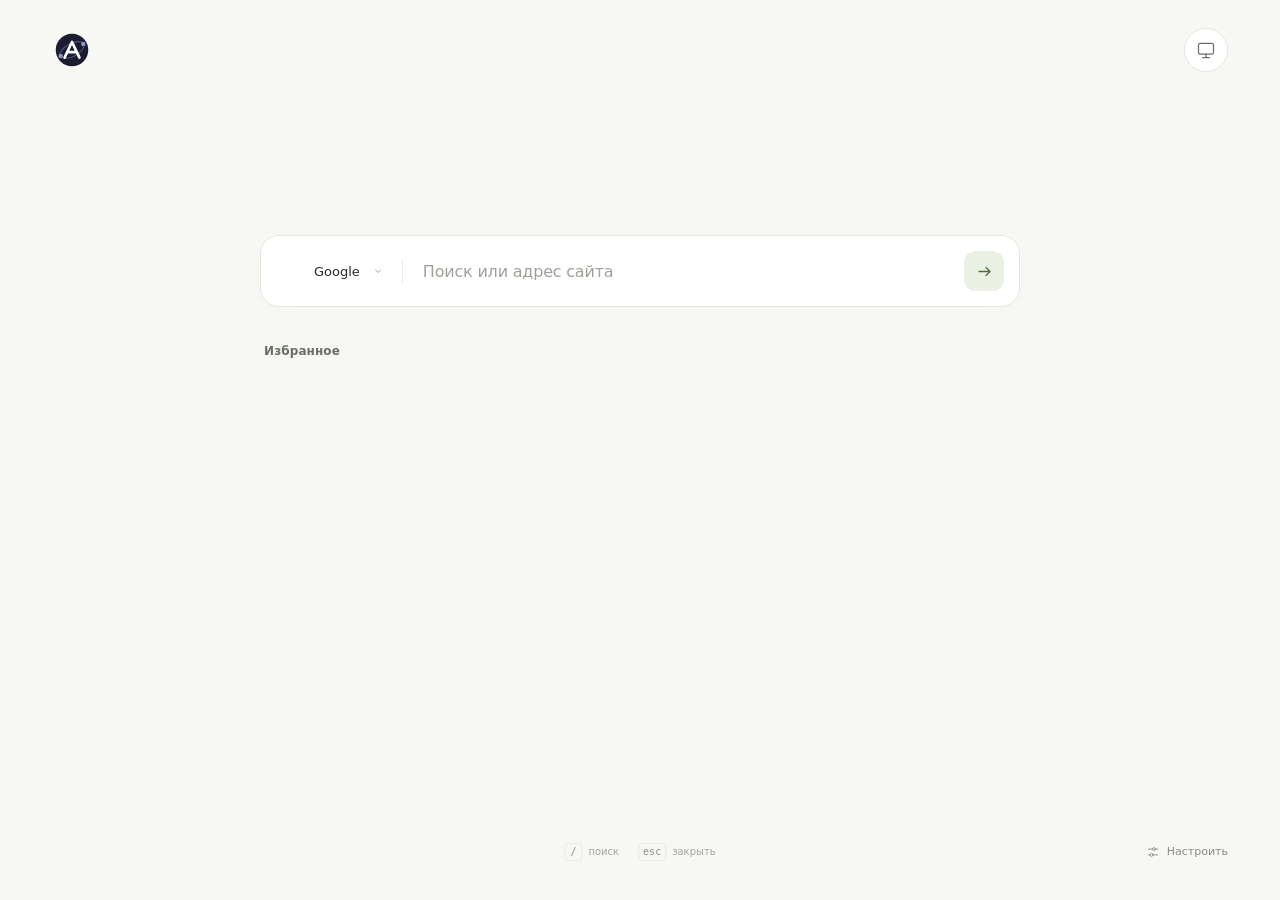
==== commit abdf07cf: "Complete homepage backgrounds and fix customization flows Add custom images and a Bing chooser with " ====
--- a/chromium_overlay/chrome/browser/resources/argon_home/index.html
+++ b/chromium_overlay/chrome/browser/resources/argon_home/index.html
@@ -13,6 +13,7 @@
   <link rel="stylesheet" href="app.css">
 </head>
 <body>
+  <div id="home-background" class="home-background" aria-hidden="true" hidden></div>
   <svg class="sprite" xmlns="http://www.w3.org/2000/svg" aria-hidden="true"><defs>
     <!-- APK launcher artwork from res/icon.svg. -->
     <symbol id="i-brand" viewBox="0 0 512 512"><circle cx="256" cy="256" r="208" fill="#1c1c31"/>
@@ -51,11 +52,14 @@
   </defs></svg>
   <header class="header">
     <div class="brand" role="img" aria-label="Argon — новая вкладка"><svg class="brand-icon" aria-hidden="true"><use href="#i-brand"/></svg></div>
-    <div class="appearance" role="group" aria-label="Оформление страницы">
-      <button type="button" data-theme-choice="light" title="Светлая тема" aria-label="Светлая тема" aria-pressed="false"><svg aria-hidden="true"><use href="#i-sun"/></svg></button>
-      <button type="button" data-theme-choice="dark" title="Тёмная тема" aria-label="Тёмная тема" aria-pressed="false"><svg aria-hidden="true"><use href="#i-moon"/></svg></button>
-      <button type="button" data-theme-choice="amoled" title="Тёмная AMOLED" aria-label="Тёмная AMOLED" aria-pressed="false"><svg aria-hidden="true"><use href="#i-amoled"/></svg></button>
-      <button type="button" data-theme-choice="system" title="Как в браузере" aria-label="Тема браузера" aria-pressed="true"><svg aria-hidden="true"><use href="#i-monitor"/></svg></button>
+    <div class="appearance">
+      <button type="button" id="theme-trigger" aria-label="Выбрать тему" aria-expanded="false" aria-controls="theme-menu" aria-haspopup="true"><svg aria-hidden="true"><use id="theme-trigger-icon" href="#i-monitor"/></svg></button>
+      <div id="theme-menu" class="theme-menu" role="group" aria-label="Оформление страницы" hidden>
+        <button class="theme-option" type="button" data-theme-choice="light" aria-pressed="false"><svg aria-hidden="true"><use href="#i-sun"/></svg><span>Светлая</span></button>
+        <button class="theme-option" type="button" data-theme-choice="dark" aria-pressed="false"><svg aria-hidden="true"><use href="#i-moon"/></svg><span>Тёмная</span></button>
+        <button class="theme-option" type="button" data-theme-choice="amoled" aria-pressed="false"><svg aria-hidden="true"><use href="#i-amoled"/></svg><span>Тёмная AMOLED</span></button>
+        <button class="theme-option" type="button" data-theme-choice="system" aria-pressed="true"><svg aria-hidden="true"><use href="#i-monitor"/></svg><span>Как в браузере</span></button>
+      </div>
     </div>
   </header>
   <main class="workspace">
@@ -71,11 +75,11 @@
     <section class="favorites" aria-labelledby="favorites-heading">
       <div class="section-row"><h1 id="favorites-heading" class="section-label">Избранное</h1><button id="edit-done" class="btn btn-secondary" type="button" hidden>Готово</button></div>
       <p id="editing-hint" class="editing-hint" hidden>Нажмите на ярлык, чтобы изменить, переместить или удалить его.</p>
-      <div id="move-toolbar" class="move-toolbar" hidden><div><strong id="move-title"></strong><p id="move-hint">Нажмите новое место или перетащите ярлык. На папку — перенести внутрь.</p></div><button id="move-cancel" class="btn btn-secondary" type="button">Отмена</button></div>
+      <div id="move-toolbar" class="move-toolbar" hidden><div><strong id="move-title"></strong><p id="move-hint">Нажмите новое место или перетащите ярлык. На папку — перенести внутрь.</p></div><button id="move-destination" class="btn btn-secondary" type="button" hidden>Выбрать папку</button><button id="move-cancel" class="btn btn-secondary" type="button">Отмена</button></div>
       <div id="shortcut-grid" class="shortcut-grid"></div>
     </section>
   </main>
-  <footer class="footer"><div class="keyboard-hints" aria-hidden="true"><span><kbd>/</kbd> поиск</span><span><kbd>esc</kbd> закрыть</span></div><button class="settings-button" id="settings-button"><svg aria-hidden="true"><use href="#i-settings"/></svg>Настроить</button></footer>
+  <footer class="footer"><a id="background-credit" class="background-credit" target="_blank" rel="noopener noreferrer" hidden></a><div class="keyboard-hints" aria-hidden="true"><span><kbd>/</kbd> поиск</span><span><kbd>esc</kbd> закрыть</span></div><button class="settings-button" id="settings-button"><svg aria-hidden="true"><use href="#i-settings"/></svg>Настроить</button></footer>
   <div id="modal-root"></div><div id="toast" class="toast" role="status" hidden></div>
   <script type="module" src="app.js"></script>
 </body>
--- a/chromium_overlay/chrome/browser/resources/argon_home/app.css
+++ b/chromium_overlay/chrome/browser/resources/argon_home/app.css
@@ -38,6 +38,40 @@
 
 .settings-autosave{margin:0 0 14px}.backup-included{display:flex;align-items:flex-start;gap:10px;padding:13px;border-radius:12px;background:var(--accent-soft);margin:14px 0}.backup-included>svg{width:19px;height:19px;flex-shrink:0;color:var(--accent-text)}.backup-included strong{font-size:12px;font-weight:550}.backup-included .field-help{margin:4px 0 0}.theme-options~.field-help{margin-top:10px}
 .dialog-actions{flex-wrap:wrap}.backup-actions{flex-wrap:wrap}.backup-actions .btn{flex:1 1 150px}
+:root[data-density=manual]{--shortcut-icon-size:calc(60px*var(--shortcut-scale));--shortcut-glyph-size:calc(30px*var(--shortcut-scale));--shortcut-radius:calc(20px*var(--shortcut-scale));--shortcut-cell:max(48px,calc(96px*var(--shortcut-scale)));--shortcut-row-gap:clamp(14px,calc(22px*var(--shortcut-scale)),44px);--shortcut-column-gap:clamp(8px,calc(14px*var(--shortcut-scale)),28px)}
+:root[data-density=manual] .shortcut{min-height:44px}
+#shortcut-scale{width:90px;max-width:40%;padding:9px 10px;border:1px solid var(--border);border-radius:9px;background:var(--bg);color:var(--text)}
+body{isolation:isolate}
+.home-background{position:fixed;inset:0;z-index:-1;background-size:cover;background-position:center;pointer-events:none}
+.home-background::after{content:"";position:absolute;inset:0;background:color-mix(in srgb,var(--bg) 68%,transparent)}
+.has-background .search,.has-background .dialog{box-shadow:0 8px 36px #0002}
+.background-credit{font-size:10px;line-height:1.5;color:var(--secondary);max-width:min(70%,550px);overflow-wrap:anywhere}
+#background-controls{border:0;margin:0;padding:0;min-width:0}
+.background-preview{height:160px;background:var(--bg);border:1px solid var(--border);border-radius:12px;overflow:hidden;display:grid;place-items:center;color:var(--muted);font-size:12px}
+.background-preview img{width:100%;height:100%;object-fit:cover}
+.bing-gallery{display:grid;grid-template-columns:repeat(2,minmax(0,1fr));gap:16px;margin-top:18px}
+.bing-card{min-width:0;border:1px solid var(--border);border-radius:12px;overflow:hidden;padding-bottom:10px}
+.bing-card>img{display:block;width:100%;aspect-ratio:16/9;object-fit:cover}
+.bing-title{font-size:12px;font-weight:550;margin:10px 10px 6px;overflow-wrap:anywhere}
+.bing-credit{display:block;font-size:10px;line-height:1.5;margin:0 10px 10px;color:var(--muted);overflow-wrap:anywhere}
+.bing-actions{display:flex;flex-wrap:wrap;gap:6px;padding:0 10px}
+.bing-actions .btn{font-size:11px;padding:8px 10px;min-width:0;flex:1}
+.bing-card>.field-help{padding:0 10px}
+#background-bing{margin-top:8px}
+.custom-engine-list{display:flex;flex-direction:column;gap:14px}
+.custom-engine-row{padding:14px;border:1px solid var(--border);border-radius:12px;min-width:0}
+.custom-engine-row strong{font-size:13px}
+.custom-engine-row small{display:block;font-size:11px;color:var(--muted);overflow-wrap:anywhere;margin-top:5px}
+.custom-engine-row .dialog-actions{margin-top:12px}
+.custom-engine-row .btn{padding:8px 12px;font-size:11px}
+.appearance{position:relative;padding:0;border:0;border-radius:0}
+.appearance #theme-trigger{width:44px;height:44px;border:1px solid var(--border);border-radius:50%;background:var(--surface);color:var(--secondary)}
+.appearance #theme-trigger svg{width:20px;height:20px}
+.theme-menu{position:absolute;right:0;top:calc(100% + 8px);width:200px;max-width:calc(100vw - 32px);padding:6px;border:1px solid var(--border);border-radius:14px;background:var(--surface);box-shadow:0 8px 32px #0002;z-index:10}
+.appearance .theme-option{display:flex;align-items:center;gap:10px;width:100%;height:auto;min-height:40px;padding:10px 12px;border-radius:9px;text-align:start;font-size:12px}
+.appearance .theme-option svg{width:18px;height:18px}
+.appearance .theme-option[aria-pressed=true]{background:var(--accent-soft);color:var(--accent-text)}
+@media(max-width:480px){.bing-gallery{grid-template-columns:minmax(0,1fr)}.background-credit{max-width:100%;flex-basis:100%}.footer{flex-wrap:wrap;gap:14px}}
 @media(max-width:480px){.backup-actions{flex-direction:column}.backup-actions .btn{flex-basis:auto}}
 
 /* The chooser uses measured image sizes. Selection stays in the shortcut draft. */
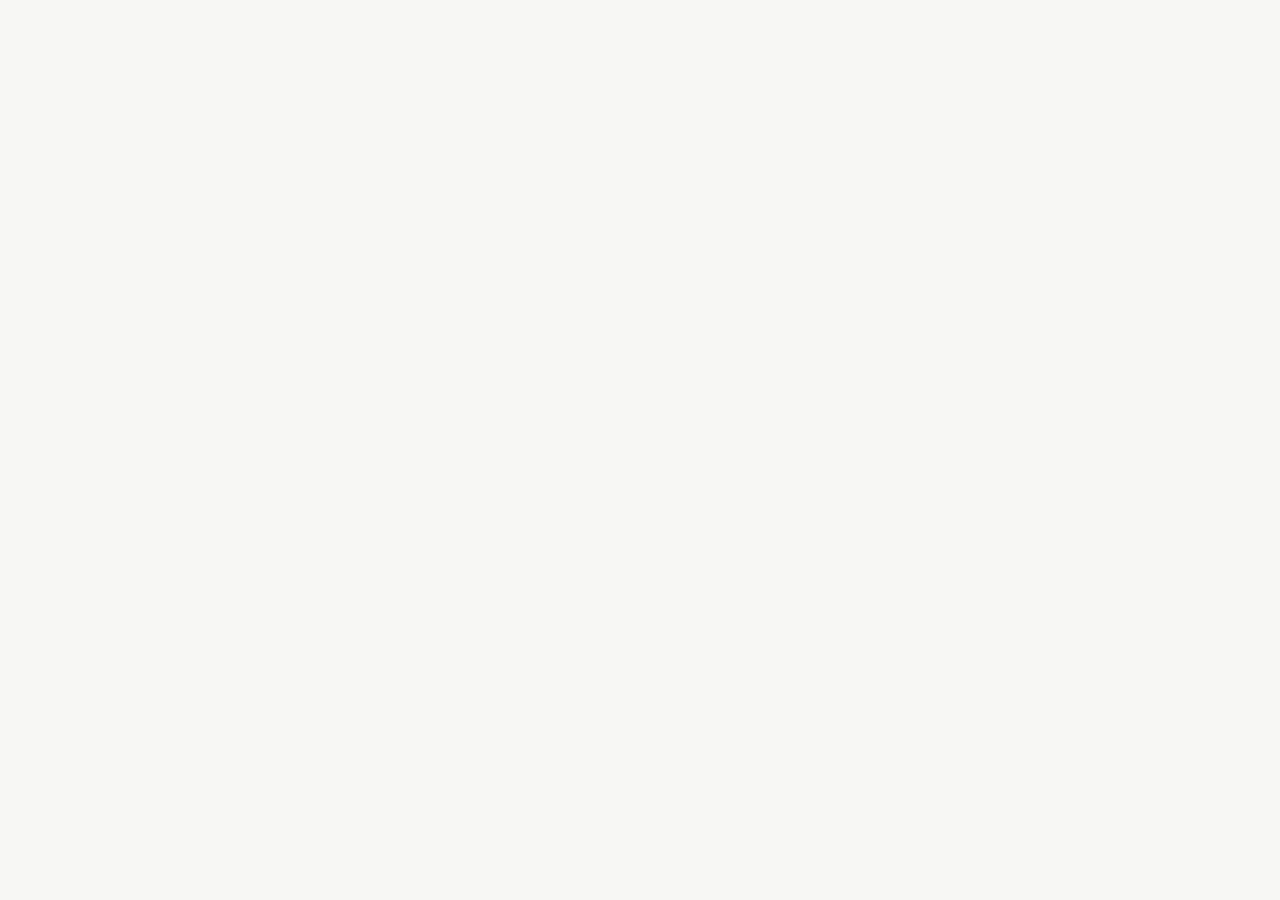
==== commit 79a2a9e6: "Use compact bookmark actions on the home page" ====
--- a/chromium_overlay/chrome/browser/resources/argon_home/index.html
+++ b/chromium_overlay/chrome/browser/resources/argon_home/index.html
@@ -29,9 +29,11 @@
     <symbol id="i-arrow" viewBox="0 0 24 24"><path d="M5 12h14m-5-5 5 5-5 5" fill="none" stroke="currentColor" stroke-width="1.6" stroke-linecap="round" stroke-linejoin="round"/></symbol>
     <symbol id="i-return" viewBox="0 0 24 24"><path d="M20 5v8a3 3 0 0 1-3 3H4m4-4-4 4 4 4" fill="none" stroke="currentColor" stroke-width="1.5" stroke-linecap="round" stroke-linejoin="round"/></symbol>
     <symbol id="i-plus" viewBox="0 0 24 24"><path d="M12 5v14M5 12h14" fill="none" stroke="currentColor" stroke-width="1.5" stroke-linecap="round"/></symbol>
+    <symbol id="i-search" viewBox="0 0 24 24"><g fill="none" stroke="currentColor" stroke-width="1.5" stroke-linecap="round"><circle cx="10.5" cy="10.5" r="6.5"/><path d="m15.5 15.5 4.5 4.5"/></g></symbol>
     <symbol id="i-close" viewBox="0 0 24 24"><path d="m6 6 12 12M6 18 18 6" fill="none" stroke="currentColor" stroke-width="1.5" stroke-linecap="round"/></symbol>
     <symbol id="i-check" viewBox="0 0 24 24"><path d="m5 12 4 4L19 6" fill="none" stroke="currentColor" stroke-width="1.8" stroke-linecap="round" stroke-linejoin="round"/></symbol>
     <symbol id="i-pencil" viewBox="0 0 24 24"><path d="m15 4 5 5M4 20l5-1L20 8a2.1 2.1 0 0 0-5-4L4 15Z" fill="none" stroke="currentColor" stroke-width="1.6" stroke-linejoin="round"/></symbol>
+    <symbol id="i-bookmarks" viewBox="0 0 24 24"><g fill="none" stroke="currentColor" stroke-width="1.5" stroke-linecap="round" stroke-linejoin="round"><path d="M7 3h13v18H7a3 3 0 0 1-3-3V6a3 3 0 0 1 3-3Zm-3 15a3 3 0 0 1 3-3h13"/><path d="M9 3v8l3-2 3 2V3"/></g></symbol>
     <symbol id="i-settings" viewBox="0 0 24 24"><g fill="none" stroke="currentColor" stroke-width="1.5" stroke-linecap="round"><path d="M4 7h7m5 0h4M4 17h3m5 0h8"/><circle cx="13.5" cy="7" r="2.5"/><circle cx="9.5" cy="17" r="2.5"/></g></symbol>
     <symbol id="i-folder" viewBox="0 0 24 24"><path d="M3 7a2 2 0 0 1 2-2h4l2 2h8a2 2 0 0 1 2 2v10H3Z" fill="none" stroke="currentColor" stroke-width="1.5" stroke-linejoin="round"/></symbol>
     <symbol id="i-globe" viewBox="0 0 24 24"><g fill="none" stroke="currentColor" stroke-width="1.4"><circle cx="12" cy="12" r="8.5"/><ellipse cx="12" cy="12" rx="3.7" ry="8.5"/><path d="M4 9h16M4 15h16"/></g></symbol>
@@ -73,7 +75,14 @@
       <div id="engine-menu" class="popover" hidden></div>
     </div>
     <section class="favorites" aria-labelledby="favorites-heading">
-      <div class="section-row"><h1 id="favorites-heading" class="section-label">Избранное</h1><button id="edit-done" class="btn btn-secondary" type="button" hidden>Готово</button></div>
+      <div class="section-row">
+        <h1 id="favorites-heading" class="section-label">Избранное</h1>
+        <div class="bookmark-actions" role="group" aria-label="Действия с закладками">
+          <button id="browser-bookmarks-manager" class="bookmark-action" type="button" aria-label="Все закладки" title="Все закладки" hidden><svg aria-hidden="true"><use href="#i-bookmarks"/></svg></button>
+          <button id="edit-bookmarks" class="bookmark-action" type="button" aria-label="Редактировать закладки" title="Редактировать закладки"><svg aria-hidden="true"><use href="#i-pencil"/></svg></button>
+          <button id="edit-done" class="bookmark-action bookmark-action-done" type="button" aria-label="Завершить редактирование" title="Готово" hidden><svg aria-hidden="true"><use href="#i-check"/></svg></button>
+        </div>
+      </div>
       <p id="editing-hint" class="editing-hint" hidden>Нажмите на ярлык, чтобы изменить, переместить или удалить его.</p>
       <div id="move-toolbar" class="move-toolbar" hidden><div><strong id="move-title"></strong><p id="move-hint">Нажмите новое место или перетащите ярлык. На папку — перенести внутрь.</p></div><button id="move-destination" class="btn btn-secondary" type="button" hidden>Выбрать папку</button><button id="move-cancel" class="btn btn-secondary" type="button">Отмена</button></div>
       <div id="shortcut-grid" class="shortcut-grid"></div>
--- a/chromium_overlay/chrome/browser/resources/argon_home/app.css
+++ b/chromium_overlay/chrome/browser/resources/argon_home/app.css
@@ -1,4 +1,12 @@
 .argon-home-starting body{visibility:hidden}
+.bookmark-notice{grid-column:1/-1;font-size:12px;line-height:1.6;color:var(--secondary)}
+.bookmark-actions{display:flex;align-items:center;gap:2px;flex-shrink:0;margin-left:auto}
+.bookmark-action{width:44px;height:44px;flex:0 0 44px;padding:0;display:grid;place-items:center;border-radius:12px;color:var(--secondary)}
+.bookmark-action svg{width:21px;height:21px}
+.bookmark-action:hover{background:var(--tile);color:var(--text)}
+.bookmark-action-done,.bookmark-action-done:hover{background:var(--accent-soft);color:var(--accent-text)}
+.section-row{flex-wrap:wrap;gap:10px}
+.dialog-header{position:sticky;top:0;z-index:4;background:var(--surface);padding-block:8px}
 .browser-search-ready .native-search-box{text-align:start;color:var(--muted);overflow:hidden;text-overflow:ellipsis;white-space:nowrap;cursor:text}
 /* Tablet Chromium already renders its omnibox; never show another search field. */
 .native-tablet-search .search-wrap{display:none!important}
@@ -61,6 +69,11 @@
 .custom-engine-list{display:flex;flex-direction:column;gap:14px}
 .custom-engine-row{padding:14px;border:1px solid var(--border);border-radius:12px;min-width:0}
 .custom-engine-row strong{font-size:13px}
+.dialog h2,.custom-engine-row strong,.move-toolbar strong{overflow-wrap:anywhere}
+.engine-option>.engine-icon{flex-shrink:0}
+.engine-option>span:not(.engine-icon):not(.noai-badge),.setting-row>span{min-width:0;overflow-wrap:anywhere}
+.move-toolbar>div{min-width:0}
+@media(max-width:480px){.move-toolbar{flex-wrap:wrap}.move-toolbar>div{flex-basis:100%}.move-toolbar .btn{flex:1}}
 .custom-engine-row small{display:block;font-size:11px;color:var(--muted);overflow-wrap:anywhere;margin-top:5px}
 .custom-engine-row .dialog-actions{margin-top:12px}
 .custom-engine-row .btn{padding:8px 12px;font-size:11px}
